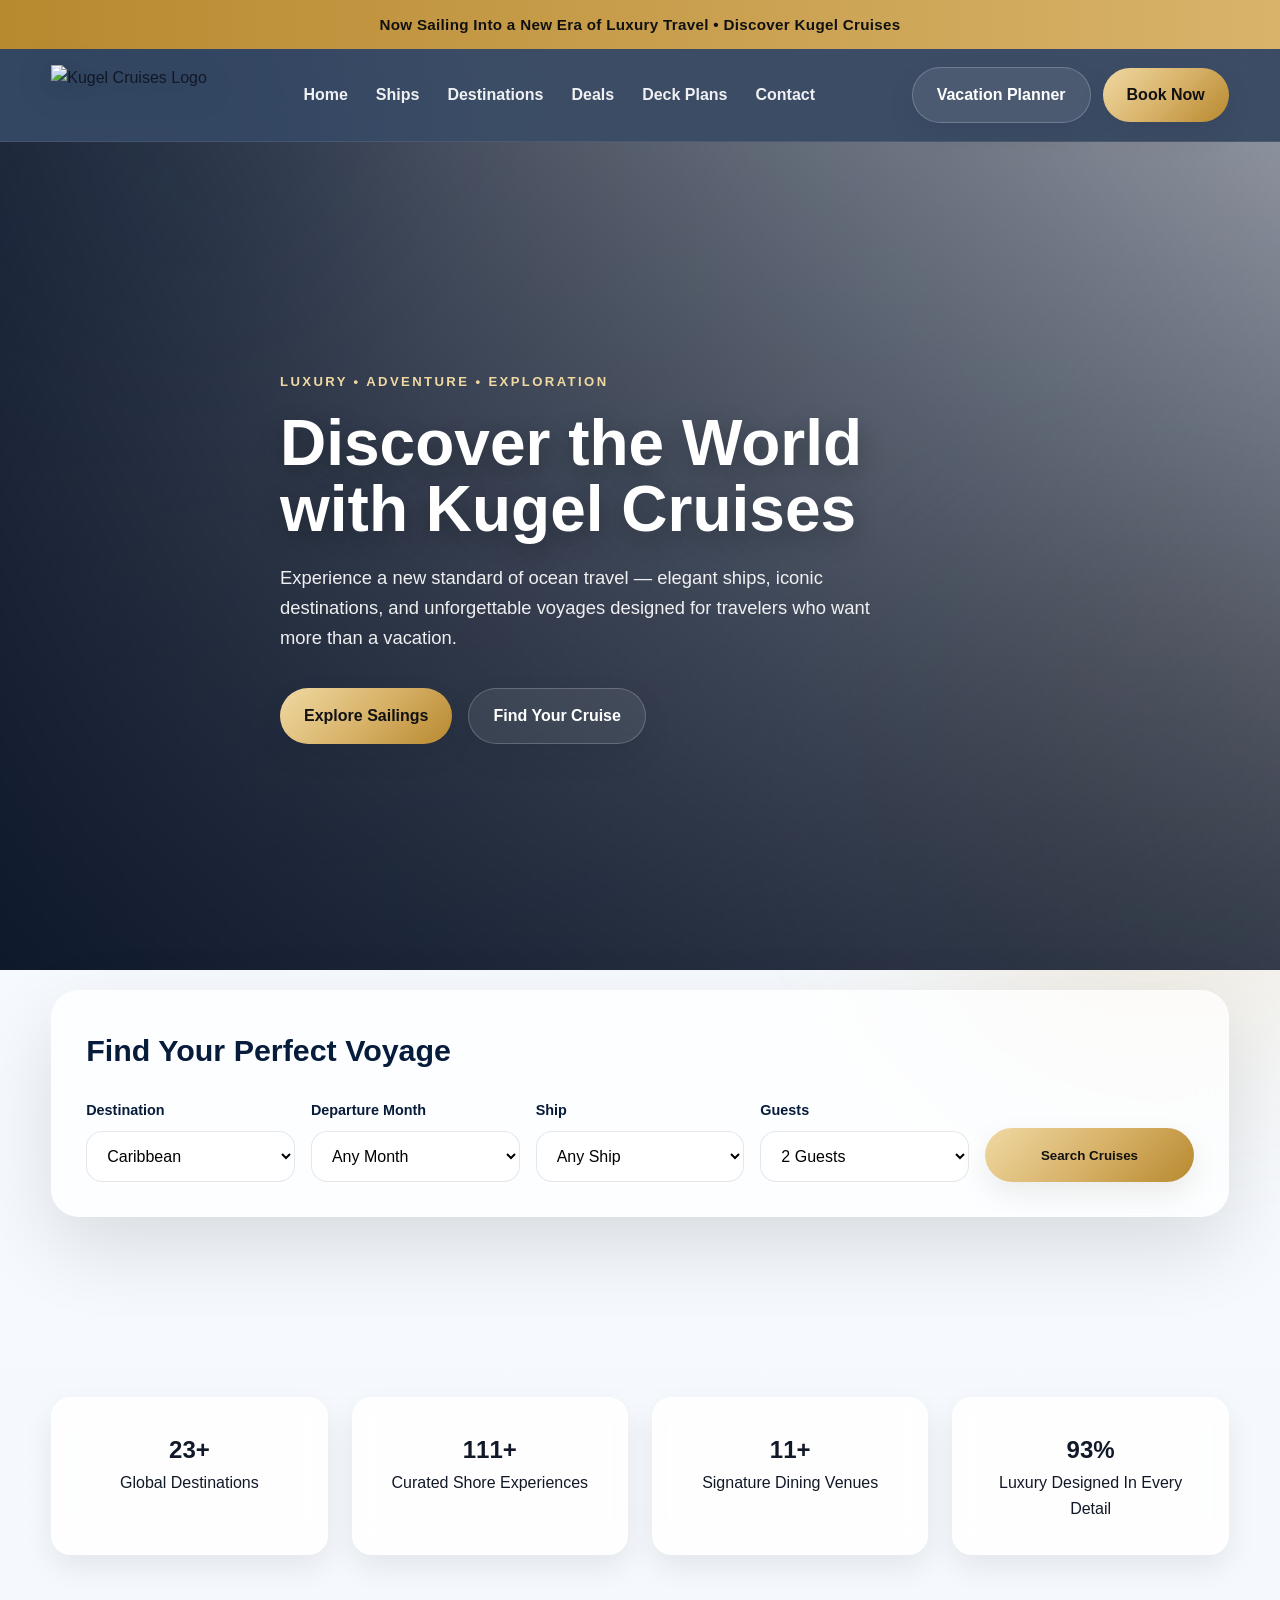
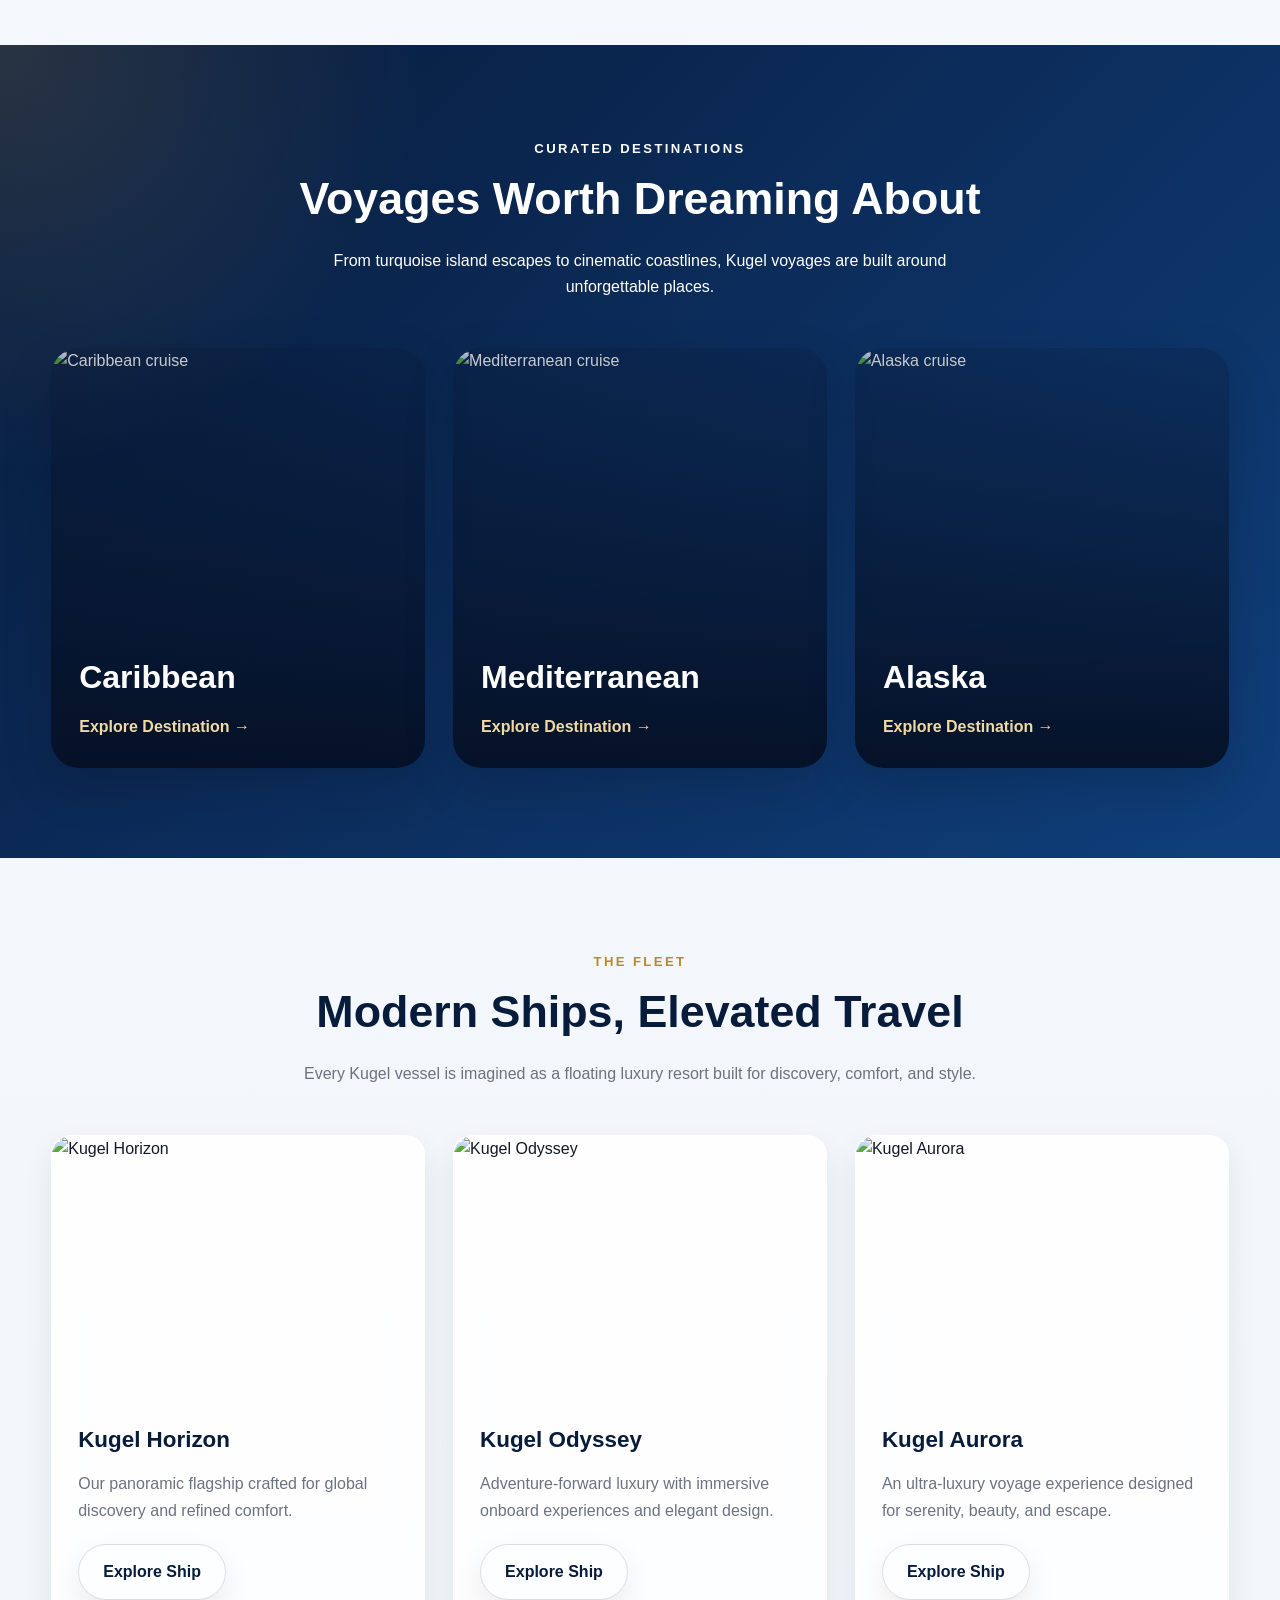
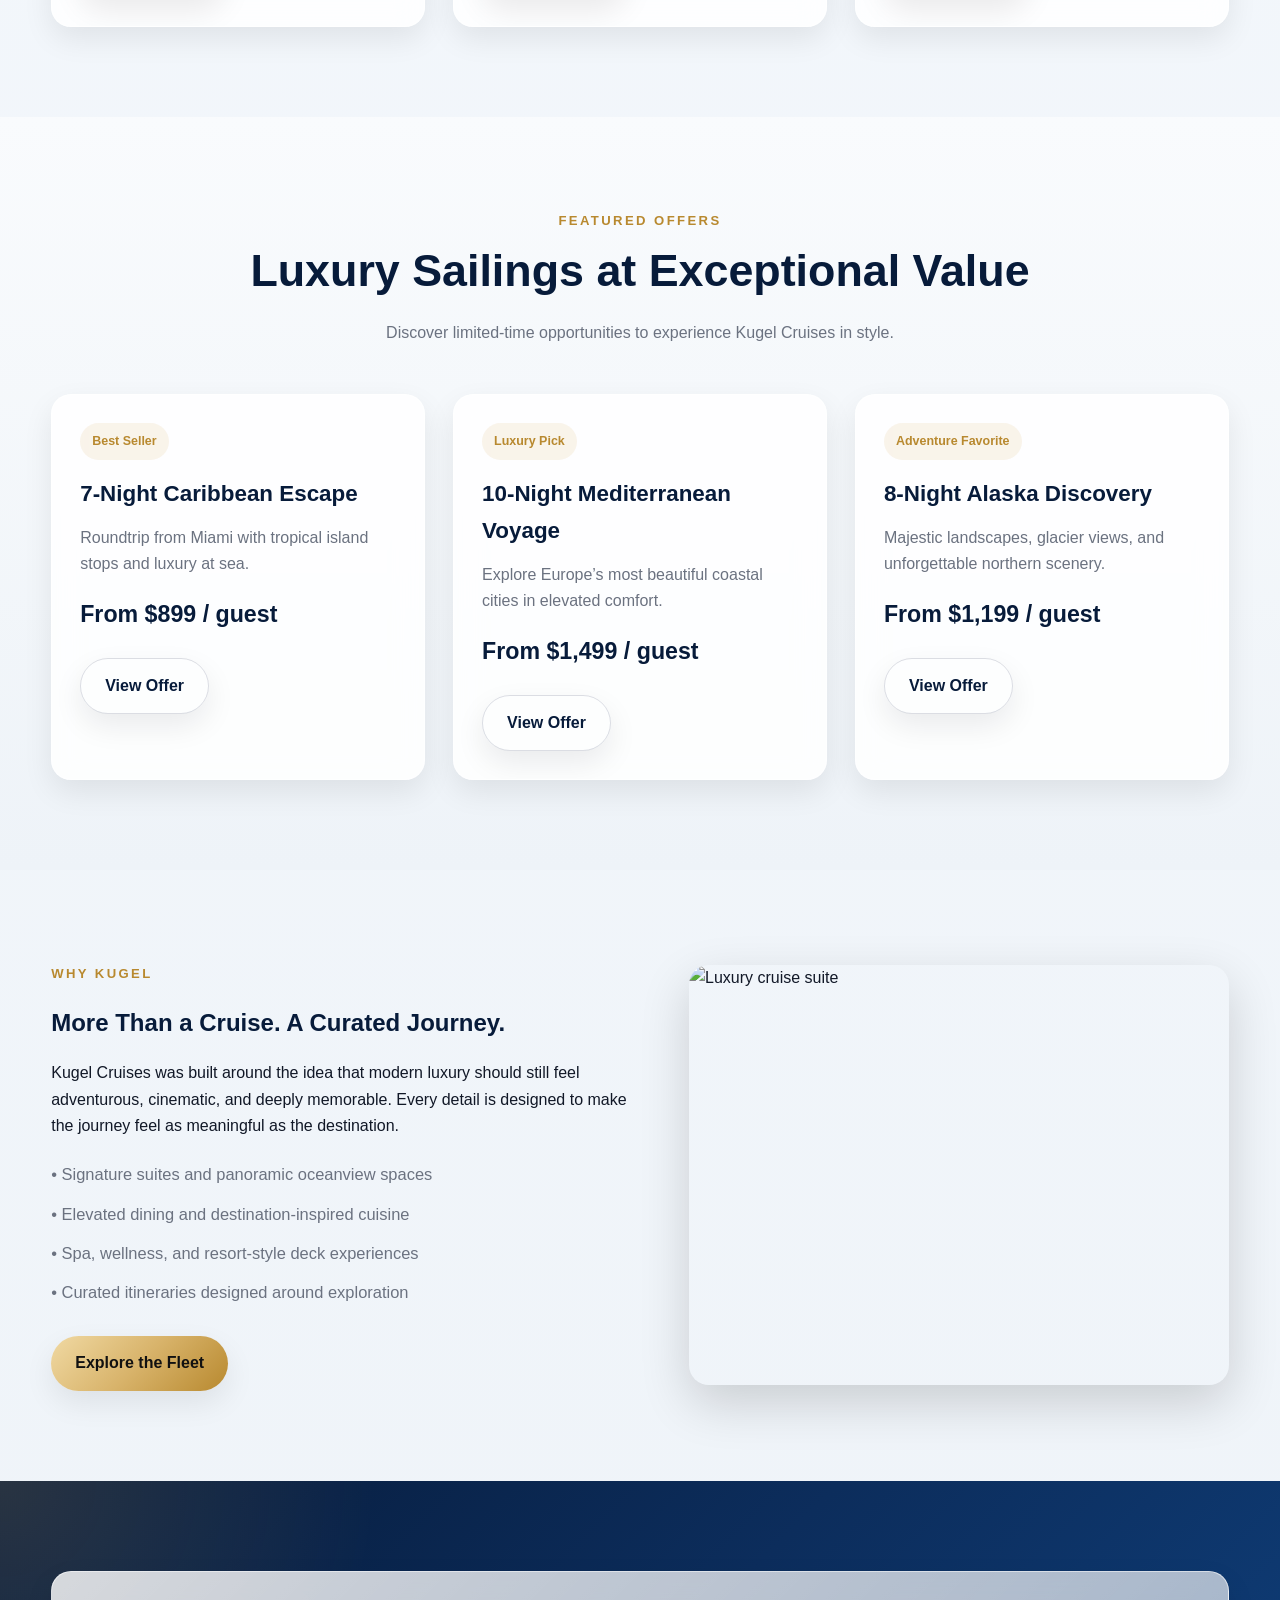
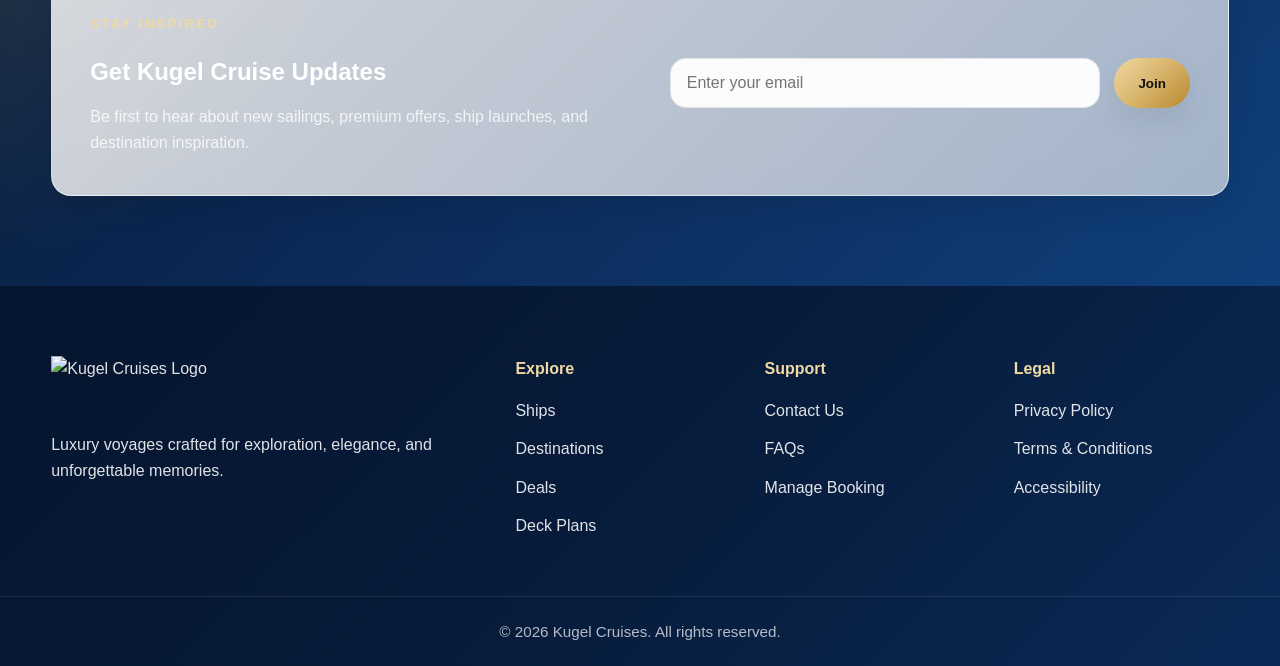
==== index.html @ eebf7faa "Create index.html" ====
<!DOCTYPE html>
<html lang="en">
<head>
  <meta charset="UTF-8" />
  <meta name="viewport" content="width=device-width, initial-scale=1.0" />
  <title>Kugel Cruises | Luxury Ocean Voyages</title>
  <meta name="description" content="Luxury cruise experiences by Kugel Cruises — premium ships, iconic destinations, and unforgettable ocean journeys." />
  <link rel="stylesheet" href="style.css" />
  <script defer src="script.js"></script>
</head>
<body>

<div class="topbar">Now Sailing Into a New Era of Luxury Travel • Discover Kugel Cruises</div>

<header class="site-header">
  <div class="container nav-wrap">
    <a href="index.html">
      <img src="assets/logo.png" class="logo" alt="Kugel Cruises Logo">
    </a>

    <nav class="nav-links">
      <a href="index.html">Home</a>
      <a href="ships.html">Ships</a>
      <a href="destinations.html">Destinations</a>
      <a href="deals.html">Deals</a>
      <a href="deck-plans.html">Deck Plans</a>
      <a href="contact.html">Contact</a>
    </nav>

    <div class="nav-actions">
      <a href="contact.html" class="btn btn-outline">Vacation Planner</a>
      <a href="deals.html" class="btn btn-gold">Book Now</a>
      <button class="menu-toggle" id="menuToggle">☰</button>
    </div>
  </div>

  <div class="mobile-menu" id="mobileMenu">
    <a href="index.html">Home</a>
    <a href="ships.html">Ships</a>
    <a href="destinations.html">Destinations</a>
    <a href="deals.html">Deals</a>
    <a href="deck-plans.html">Deck Plans</a>
    <a href="contact.html">Contact</a>
  </div>
</header>

<!-- HERO -->
<section class="hero">
  <img src="assets/hero.jpg" class="hero-bg" alt="Luxury cruise ship at sea">
  <div class="hero-overlay"></div>

  <div class="container hero-content">
    <p class="eyebrow">Luxury • Adventure • Exploration</p>
    <h1>Discover the World with Kugel Cruises</h1>
    <p class="lead">
      Experience a new standard of ocean travel — elegant ships, iconic destinations,
      and unforgettable voyages designed for travelers who want more than a vacation.
    </p>

    <div class="hero-buttons">
      <a href="deals.html" class="btn btn-gold">Explore Sailings</a>
      <a href="#" class="btn btn-outline" data-scroll="#searchCruises">Find Your Cruise</a>
    </div>
  </div>
</section>

<!-- SEARCH -->
<section class="search-section" id="searchCruises">
  <div class="container">
    <div class="search-card">
      <h2>Find Your Perfect Voyage</h2>

      <form class="search-form">
        <div class="form-group">
          <label>Destination</label>
          <select>
            <option>Caribbean</option>
            <option>Mediterranean</option>
            <option>Alaska</option>
            <option>South Pacific</option>
            <option>Northern Europe</option>
          </select>
        </div>

        <div class="form-group">
          <label>Departure Month</label>
          <select>
            <option>Any Month</option>
            <option>January</option>
            <option>March</option>
            <option>June</option>
            <option>September</option>
            <option>December</option>
          </select>
        </div>

        <div class="form-group">
          <label>Ship</label>
          <select>
            <option>Any Ship</option>
            <option>Kugel Horizon</option>
            <option>Kugel Odyssey</option>
            <option>Kugel Aurora</option>
          </select>
        </div>

        <div class="form-group">
          <label>Guests</label>
          <select>
            <option>2 Guests</option>
            <option>1 Guest</option>
            <option>3 Guests</option>
            <option>4 Guests</option>
            <option>5+ Guests</option>
          </select>
        </div>

        <button type="submit" class="btn btn-gold search-btn">Search Cruises</button>
      </form>
    </div>
  </div>
</section>

<!-- STATS -->
<section>
  <div class="container">
    <div class="stats-row" style="display:grid;grid-template-columns:repeat(4,1fr);gap:24px;">
      <div class="stat card" style="padding:32px;text-align:center;">
        <h2 data-count="25" data-suffix="+">0</h2>
        <p>Global Destinations</p>
      </div>
      <div class="stat card" style="padding:32px;text-align:center;">
        <h2 data-count="120" data-suffix="+">0</h2>
        <p>Curated Shore Experiences</p>
      </div>
      <div class="stat card" style="padding:32px;text-align:center;">
        <h2 data-count="12" data-suffix="+">0</h2>
        <p>Signature Dining Venues</p>
      </div>
      <div class="stat card" style="padding:32px;text-align:center;">
        <h2 data-count="100" data-suffix="%">0</h2>
        <p>Luxury Designed In Every Detail</p>
      </div>
    </div>
  </div>
</section>

<!-- DESTINATIONS -->
<section class="dark-section">
  <div class="container">
    <div class="section-header light">
      <p class="eyebrow">Curated Destinations</p>
      <h2>Voyages Worth Dreaming About</h2>
      <p>From turquoise island escapes to cinematic coastlines, Kugel voyages are built around unforgettable places.</p>
    </div>

    <div class="destination-grid">
      <div class="destination-card">
        <img src="assets/caribbean.jpg" alt="Caribbean cruise">
        <div class="destination-overlay">
          <h3>Caribbean</h3>
          <a href="destinations.html" class="light-link">Explore Destination →</a>
        </div>
      </div>

      <div class="destination-card">
        <img src="assets/mediterranean.jpg" alt="Mediterranean cruise">
        <div class="destination-overlay">
          <h3>Mediterranean</h3>
          <a href="destinations.html" class="light-link">Explore Destination →</a>
        </div>
      </div>

      <div class="destination-card">
        <img src="assets/alaska.jpg" alt="Alaska cruise">
        <div class="destination-overlay">
          <h3>Alaska</h3>
          <a href="destinations.html" class="light-link">Explore Destination →</a>
        </div>
      </div>
    </div>
  </div>
</section>

<!-- FLEET -->
<section>
  <div class="container">
    <div class="section-header">
      <p class="eyebrow dark">The Fleet</p>
      <h2>Modern Ships, Elevated Travel</h2>
      <p>Every Kugel vessel is imagined as a floating luxury resort built for discovery, comfort, and style.</p>
    </div>

    <div class="grid-3">
      <div class="card image-card">
        <img src="assets/ship1.jpg" alt="Kugel Horizon">
        <div class="card-body">
          <h3>Kugel Horizon</h3>
          <p>Our panoramic flagship crafted for global discovery and refined comfort.</p>
          <div class="mt-20">
            <a href="ship-horizon.html" class="btn btn-outline-dark">Explore Ship</a>
          </div>
        </div>
      </div>

      <div class="card image-card">
        <img src="assets/ship2.jpg" alt="Kugel Odyssey">
        <div class="card-body">
          <h3>Kugel Odyssey</h3>
          <p>Adventure-forward luxury with immersive onboard experiences and elegant design.</p>
          <div class="mt-20">
            <a href="ships.html" class="btn btn-outline-dark">Explore Ship</a>
          </div>
        </div>
      </div>

      <div class="card image-card">
        <img src="assets/ship3.jpg" alt="Kugel Aurora">
        <div class="card-body">
          <h3>Kugel Aurora</h3>
          <p>An ultra-luxury voyage experience designed for serenity, beauty, and escape.</p>
          <div class="mt-20">
            <a href="ships.html" class="btn btn-outline-dark">Explore Ship</a>
          </div>
        </div>
      </div>
    </div>
  </div>
</section>

<!-- DEALS -->
<section class="bg-light">
  <div class="container">
    <div class="section-header">
      <p class="eyebrow dark">Featured Offers</p>
      <h2>Luxury Sailings at Exceptional Value</h2>
      <p>Discover limited-time opportunities to experience Kugel Cruises in style.</p>
    </div>

    <div class="grid-3">
      <div class="deal-card">
        <span class="tag">Best Seller</span>
        <h3>7-Night Caribbean Escape</h3>
        <p>Roundtrip from Miami with tropical island stops and luxury at sea.</p>
        <div class="price">From $899 / guest</div>
        <a href="deals.html" class="btn btn-outline-dark">View Offer</a>
      </div>

      <div class="deal-card">
        <span class="tag">Luxury Pick</span>
        <h3>10-Night Mediterranean Voyage</h3>
        <p>Explore Europe’s most beautiful coastal cities in elevated comfort.</p>
        <div class="price">From $1,499 / guest</div>
        <a href="deals.html" class="btn btn-outline-dark">View Offer</a>
      </div>

      <div class="deal-card">
        <span class="tag">Adventure Favorite</span>
        <h3>8-Night Alaska Discovery</h3>
        <p>Majestic landscapes, glacier views, and unforgettable northern scenery.</p>
        <div class="price">From $1,199 / guest</div>
        <a href="deals.html" class="btn btn-outline-dark">View Offer</a>
      </div>
    </div>
  </div>
</section>

<!-- WHY KUGEL -->
<section>
  <div class="container split">
    <div>
      <p class="eyebrow dark">Why Kugel</p>
      <h2 style="color: var(--navy); margin-bottom: 18px;">More Than a Cruise. A Curated Journey.</h2>
      <p>
        Kugel Cruises was built around the idea that modern luxury should still feel adventurous,
        cinematic, and deeply memorable. Every detail is designed to make the journey feel as meaningful as the destination.
      </p>

      <ul class="bullets">
        <li>• Signature suites and panoramic oceanview spaces</li>
        <li>• Elevated dining and destination-inspired cuisine</li>
        <li>• Spa, wellness, and resort-style deck experiences</li>
        <li>• Curated itineraries designed around exploration</li>
      </ul>

      <div class="mt-30">
        <a href="ships.html" class="btn btn-gold">Explore the Fleet</a>
      </div>
    </div>

    <img src="assets/suite.jpg" alt="Luxury cruise suite">
  </div>
</section>

<!-- NEWSLETTER -->
<section class="dark-section">
  <div class="container">
    <div class="newsletter-card">
      <div>
        <p class="eyebrow">Stay Inspired</p>
        <h2 style="color:white; margin-bottom: 12px;">Get Kugel Cruise Updates</h2>
        <p style="color: rgba(255,255,255,0.82); max-width: 540px;">
          Be first to hear about new sailings, premium offers, ship launches, and destination inspiration.
        </p>
      </div>

      <form class="newsletter-form">
        <input type="email" placeholder="Enter your email" required>
        <button type="submit" class="btn btn-gold">Join</button>
      </form>
    </div>
  </div>
</section>

<footer class="site-footer">
  <div class="container footer-grid">
    <div>
      <img src="assets/logo.png" class="footer-logo" alt="Kugel Cruises Logo">
      <p>Luxury voyages crafted for exploration, elegance, and unforgettable memories.</p>
    </div>

    <div>
      <h4>Explore</h4>
      <ul>
        <li><a href="ships.html">Ships</a></li>
        <li><a href="destinations.html">Destinations</a></li>
        <li><a href="deals.html">Deals</a></li>
        <li><a href="deck-plans.html">Deck Plans</a></li>
      </ul>
    </div>

    <div>
      <h4>Support</h4>
      <ul>
        <li><a href="contact.html">Contact Us</a></li>
        <li><a href="contact.html">FAQs</a></li>
        <li><a href="contact.html">Manage Booking</a></li>
      </ul>
    </div>

    <div>
      <h4>Legal</h4>
      <ul>
        <li><a href="#">Privacy Policy</a></li>
        <li><a href="#">Terms & Conditions</a></li>
        <li><a href="#">Accessibility</a></li>
      </ul>
    </div>
  </div>

  <div class="footer-bottom">© 2026 Kugel Cruises. All rights reserved.</div>
</footer>

</body>
</html>
---- style.css ----
/* =========================
   KUGEL CRUISES — LUXURY UI
   ========================= */

:root {
  --navy: #071b3a;
  --navy-2: #0b2b57;
  --navy-3: #123e72;
  --gold: #d8b36a;
  --gold-light: #f0d9a3;
  --gold-deep: #b8892f;
  --white: #ffffff;
  --offwhite: #f7f8fb;
  --gray: #6b7280;
  --text: #111827;
  --shadow: 0 18px 50px rgba(0, 0, 0, 0.16);
  --shadow-soft: 0 12px 30px rgba(0, 0, 0, 0.08);
  --radius: 20px;
  --radius-lg: 28px;
  --transition: all 0.35s ease;
}

* {
  margin: 0;
  padding: 0;
  box-sizing: border-box;
}

html {
  scroll-behavior: smooth;
}

body {
  font-family: -apple-system, BlinkMacSystemFont, "Segoe UI", Inter, Helvetica, Arial, sans-serif;
  background: linear-gradient(to bottom, #f8fbff, #eef3f8);
  color: var(--text);
  line-height: 1.65;
  overflow-x: hidden;
}

/* Animated background glow */
body::before,
body::after {
  content: "";
  position: fixed;
  width: 520px;
  height: 520px;
  border-radius: 50%;
  filter: blur(90px);
  z-index: -1;
  opacity: 0.18;
  animation: floatGlow 18s ease-in-out infinite alternate;
}

body::before {
  background: #1e5ba8;
  top: -140px;
  left: -140px;
}

body::after {
  background: #d8b36a;
  bottom: -160px;
  right: -140px;
  animation-delay: 5s;
}

@keyframes floatGlow {
  0% { transform: translateY(0px) translateX(0px) scale(1); }
  100% { transform: translateY(50px) translateX(30px) scale(1.08); }
}

img {
  max-width: 100%;
  display: block;
}

a {
  text-decoration: none;
  color: inherit;
}

.container {
  width: min(1200px, 92%);
  margin: 0 auto;
}

.topbar {
  background: linear-gradient(90deg, var(--gold-deep), var(--gold), var(--gold-light), var(--gold-deep));
  background-size: 300% 300%;
  animation: shimmerBar 8s linear infinite;
  color: #111;
  text-align: center;
  padding: 12px 18px;
  font-size: 0.95rem;
  font-weight: 700;
  letter-spacing: 0.3px;
}

@keyframes shimmerBar {
  0% { background-position: 0% 50%; }
  100% { background-position: 100% 50%; }
}

/* =========================
   HEADER
   ========================= */
.site-header {
  position: sticky;
  top: 0;
  z-index: 1000;
  backdrop-filter: blur(16px);
  -webkit-backdrop-filter: blur(16px);
  background: rgba(7, 27, 58, 0.78);
  border-bottom: 1px solid rgba(255,255,255,0.08);
}

.nav-wrap {
  display: flex;
  align-items: center;
  justify-content: space-between;
  padding: 16px 0;
  gap: 20px;
}

.logo {
  height: 60px;
  width: auto;
  filter: drop-shadow(0 6px 16px rgba(0,0,0,0.25));
  transition: transform 0.35s ease;
}

.logo:hover {
  transform: scale(1.03);
}

.nav-links {
  display: flex;
  gap: 28px;
  align-items: center;
}

.nav-links a {
  color: rgba(255,255,255,0.92);
  font-weight: 600;
  position: relative;
  transition: var(--transition);
}

.nav-links a::after {
  content: "";
  position: absolute;
  left: 0;
  bottom: -7px;
  width: 0%;
  height: 2px;
  background: linear-gradient(90deg, var(--gold-light), var(--gold));
  transition: width 0.35s ease;
}

.nav-links a:hover {
  color: var(--gold-light);
}

.nav-links a:hover::after {
  width: 100%;
}

.nav-actions {
  display: flex;
  align-items: center;
  gap: 12px;
}

.menu-toggle {
  display: none;
  background: rgba(255,255,255,0.12);
  color: white;
  border: 1px solid rgba(255,255,255,0.15);
  padding: 10px 14px;
  border-radius: 12px;
  font-size: 1.2rem;
  cursor: pointer;
}

.mobile-menu {
  display: none;
  flex-direction: column;
  background: rgba(7, 27, 58, 0.98);
  padding: 18px 24px 24px;
  gap: 14px;
  border-top: 1px solid rgba(255,255,255,0.08);
}

.mobile-menu a {
  color: white;
  font-weight: 600;
}

.mobile-menu.active {
  display: flex;
  animation: fadeDown 0.35s ease;
}

@keyframes fadeDown {
  from { opacity: 0; transform: translateY(-8px); }
  to { opacity: 1; transform: translateY(0); }
}

/* =========================
   BUTTONS
   ========================= */
.btn {
  display: inline-flex;
  align-items: center;
  justify-content: center;
  padding: 14px 24px;
  border-radius: 999px;
  font-weight: 700;
  transition: var(--transition);
  cursor: pointer;
  border: none;
  box-shadow: var(--shadow-soft);
}

.btn:hover {
  transform: translateY(-3px);
}

.btn-gold {
  background: linear-gradient(135deg, var(--gold-light), var(--gold), var(--gold-deep));
  color: #111;
}

.btn-gold:hover {
  box-shadow: 0 16px 34px rgba(216, 179, 106, 0.35);
}

.btn-outline {
  background: rgba(255,255,255,0.08);
  color: white;
  border: 1px solid rgba(255,255,255,0.2);
}

.btn-outline:hover {
  background: rgba(255,255,255,0.14);
}

.btn-outline-dark {
  background: transparent;
  color: var(--navy);
  border: 1.5px solid rgba(7,27,58,0.14);
}

.btn-outline-dark:hover {
  background: var(--navy);
  color: white;
}

/* =========================
   HERO
   ========================= */
.hero {
  position: relative;
  min-height: 92vh;
  display: flex;
  align-items: center;
  overflow: hidden;
}

.small-hero {
  min-height: 60vh;
}

.hero-bg {
  position: absolute;
  inset: 0;
  width: 100%;
  height: 100%;
  object-fit: cover;
  animation: heroZoom 18s ease-in-out infinite alternate;
}

@keyframes heroZoom {
  0% { transform: scale(1.02); }
  100% { transform: scale(1.08); }
}

.hero-overlay {
  position: absolute;
  inset: 0;
  background:
    linear-gradient(to right, rgba(5, 15, 35, 0.86), rgba(5, 15, 35, 0.35)),
    linear-gradient(to top, rgba(5, 15, 35, 0.7), rgba(5, 15, 35, 0.15));
}

.hero-content {
  position: relative;
  z-index: 2;
  color: white;
  max-width: 720px;
  padding: 90px 0;
  animation: heroFadeUp 1s ease;
}

@keyframes heroFadeUp {
  from { opacity: 0; transform: translateY(28px); }
  to { opacity: 1; transform: translateY(0); }
}

.eyebrow {
  display: inline-block;
  color: var(--gold-light);
  text-transform: uppercase;
  letter-spacing: 2.4px;
  font-size: 0.82rem;
  font-weight: 800;
  margin-bottom: 18px;
}

.eyebrow.dark {
  color: var(--gold-deep);
}

.hero h1 {
  font-size: clamp(2.6rem, 5vw, 5rem);
  line-height: 1.03;
  margin-bottom: 20px;
  font-weight: 800;
  text-shadow: 0 8px 24px rgba(0,0,0,0.3);
}

.lead {
  font-size: 1.15rem;
  color: rgba(255,255,255,0.92);
  max-width: 620px;
}

.hero-buttons {
  display: flex;
  gap: 16px;
  margin-top: 34px;
  flex-wrap: wrap;
}

/* =========================
   SEARCH CARD
   ========================= */
.search-section {
  margin-top: -70px;
  position: relative;
  z-index: 10;
}

.search-card {
  background: rgba(255,255,255,0.72);
  backdrop-filter: blur(18px);
  -webkit-backdrop-filter: blur(18px);
  border: 1px solid rgba(255,255,255,0.45);
  border-radius: var(--radius-lg);
  padding: 34px;
  box-shadow: 0 30px 80px rgba(0,0,0,0.12);
}

.search-card h2 {
  color: var(--navy);
  margin-bottom: 24px;
  font-size: 1.9rem;
}

.search-form {
  display: grid;
  grid-template-columns: repeat(5, 1fr);
  gap: 16px;
}

.form-group {
  display: flex;
  flex-direction: column;
}

.form-group label {
  font-size: 0.9rem;
  font-weight: 700;
  color: var(--navy);
  margin-bottom: 8px;
}

input,
select,
textarea {
  width: 100%;
  padding: 15px 16px;
  border-radius: 16px;
  border: 1px solid rgba(7,27,58,0.1);
  background: rgba(255,255,255,0.95);
  font-size: 1rem;
  outline: none;
  transition: var(--transition);
}

input:focus,
select:focus,
textarea:focus {
  border-color: var(--gold);
  box-shadow: 0 0 0 4px rgba(216, 179, 106, 0.18);
}

.search-btn {
  align-self: end;
  height: 54px;
}

/* =========================
   SECTIONS
   ========================= */
section {
  padding: 90px 0;
}

.bg-light {
  background: linear-gradient(to bottom, #f9fbfd, #eef3f8);
}

.dark-section {
  background:
    radial-gradient(circle at top left, rgba(216,179,106,0.16), transparent 28%),
    linear-gradient(135deg, #071b3a, #0c2d5c, #0f3f7b);
  color: white;
}

.section-header {
  text-align: center;
  margin-bottom: 48px;
}

.section-header.light h2,
.section-header.light p {
  color: white;
}

.section-header h2 {
  font-size: clamp(2rem, 3.5vw, 3.2rem);
  color: var(--navy);
  margin-bottom: 12px;
}

.section-header p {
  color: var(--gray);
  max-width: 700px;
  margin: 0 auto;
}

/* =========================
   GRIDS / CARDS
   ========================= */
.grid-3,
.grid-4,
.destination-grid {
  display: grid;
  gap: 28px;
}

.grid-3 {
  grid-template-columns: repeat(3, 1fr);
}

.grid-4 {
  grid-template-columns: repeat(4, 1fr);
}

.card,
.deal-card,
.feature-box,
.newsletter-card,
.split img {
  border-radius: var(--radius);
}

.card,
.deal-card,
.feature-box {
  background: rgba(255,255,255,0.86);
  backdrop-filter: blur(14px);
  -webkit-backdrop-filter: blur(14px);
  box-shadow: var(--shadow-soft);
  overflow: hidden;
  transition: var(--transition);
  border: 1px solid rgba(255,255,255,0.55);
}

.card:hover,
.deal-card:hover,
.feature-box:hover {
  transform: translateY(-10px) scale(1.01);
  box-shadow: var(--shadow);
}

.image-card img {
  width: 100%;
  height: 260px;
  object-fit: cover;
  transition: transform 0.6s ease;
}

.image-card:hover img {
  transform: scale(1.06);
}

.card-body {
  padding: 26px;
}

.card-body h3,
.deal-card h3,
.feature-box h3 {
  color: var(--navy);
  margin-bottom: 12px;
  font-size: 1.4rem;
}

.card-body p,
.deal-card p,
.feature-box p {
  color: var(--gray);
}

.deal-card {
  padding: 28px;
  position: relative;
}

.tag {
  display: inline-block;
  background: rgba(216,179,106,0.14);
  color: var(--gold-deep);
  font-size: 0.78rem;
  font-weight: 800;
  padding: 8px 12px;
  border-radius: 999px;
  margin-bottom: 16px;
}

.price {
  margin: 18px 0 24px;
  font-size: 1.45rem;
  font-weight: 800;
  color: var(--navy);
}

.feature-box {
  padding: 28px;
  text-align: center;
  position: relative;
}

.feature-box::before {
  content: "";
  position: absolute;
  inset: 0;
  background: linear-gradient(135deg, rgba(216,179,106,0.06), transparent 40%);
  pointer-events: none;
}

/* =========================
   DESTINATIONS
   ========================= */
.destination-grid {
  grid-template-columns: repeat(3, 1fr);
}

.destination-card {
  position: relative;
  overflow: hidden;
  border-radius: var(--radius-lg);
  min-height: 420px;
  box-shadow: var(--shadow);
}

.destination-card img {
  width: 100%;
  height: 100%;
  object-fit: cover;
  transition: transform 0.8s ease;
}

.destination-card:hover img {
  transform: scale(1.08);
}

.destination-overlay {
  position: absolute;
  inset: 0;
  background: linear-gradient(to top, rgba(5,15,35,0.92), rgba(5,15,35,0.2));
  display: flex;
  flex-direction: column;
  justify-content: end;
  padding: 28px;
}

.destination-overlay h3 {
  color: white;
  font-size: 2rem;
  margin-bottom: 10px;
}

.light-link {
  color: var(--gold-light);
  font-weight: 700;
}

/* =========================
   SPLIT / NEWSLETTER / FOOTER
   ========================= */
.split {
  display: grid;
  grid-template-columns: 1.1fr 1fr;
  gap: 44px;
  align-items: center;
}

.split img {
  box-shadow: var(--shadow);
  min-height: 420px;
  object-fit: cover;
}

.bullets {
  list-style: none;
  margin-top: 22px;
  color: var(--gray);
}

.bullets li {
  margin-bottom: 12px;
  font-size: 1.03rem;
}

.newsletter-card {
  display: flex;
  align-items: center;
  justify-content: space-between;
  gap: 30px;
  background: linear-gradient(135deg, rgba(255,255,255,0.82), rgba(255,255,255,0.62));
  padding: 38px;
  box-shadow: var(--shadow-soft);
  border: 1px solid rgba(255,255,255,0.55);
  backdrop-filter: blur(14px);
  -webkit-backdrop-filter: blur(14px);
}

.newsletter-form {
  display: flex;
  gap: 14px;
  width: 100%;
  max-width: 520px;
}

.site-footer {
  background: linear-gradient(135deg, #05152f, #071b3a, #0a2a56);
  color: rgba(255,255,255,0.88);
  padding-top: 70px;
}

.footer-grid {
  display: grid;
  grid-template-columns: 2fr 1fr 1fr 1fr;
  gap: 34px;
  padding-bottom: 44px;
}

.footer-logo {
  height: 58px;
  margin-bottom: 18px;
}

.site-footer h4 {
  color: var(--gold-light);
  margin-bottom: 16px;
}

.site-footer ul {
  list-style: none;
}

.site-footer li {
  margin-bottom: 12px;
}

.site-footer a:hover {
  color: var(--gold-light);
}

.footer-bottom {
  border-top: 1px solid rgba(255,255,255,0.08);
  text-align: center;
  padding: 22px 16px;
  font-size: 0.95rem;
  color: rgba(255,255,255,0.7);
}

/* =========================
   UTILITIES
   ========================= */
.mt-20 { margin-top: 20px; }
.mt-30 { margin-top: 30px; }

/* =========================
   RESPONSIVE
   ========================= */
@media (max-width: 1100px) {
  .search-form {
    grid-template-columns: repeat(2, 1fr);
  }

  .search-btn {
    grid-column: span 2;
  }

  .grid-4 {
    grid-template-columns: repeat(2, 1fr);
  }

  .footer-grid {
    grid-template-columns: repeat(2, 1fr);
  }

  .split {
    grid-template-columns: 1fr;
  }
}

@media (max-width: 860px) {
  .nav-links,
  .nav-actions .btn {
    display: none;
  }

  .menu-toggle {
    display: inline-flex;
  }

  .grid-3,
  .grid-4,
  .destination-grid,
  .footer-grid,
  .newsletter-card,
  .newsletter-form,
  .search-form {
    grid-template-columns: 1fr !important;
    display: grid;
  }

  .newsletter-form {
    display: flex;
    flex-direction: column;
  }

  .hero {
    min-height: 84vh;
  }

  .hero-buttons {
    flex-direction: column;
    align-items: flex-start;
  }

  .search-btn {
    grid-column: auto;
  }

  .newsletter-card {
    text-align: center;
  }
}

@media (max-width: 600px) {
  .hero h1 {
    font-size: 2.4rem;
  }

  .lead {
    font-size: 1rem;
  }

  section {
    padding: 72px 0;
  }

  .search-card,
  .newsletter-card {
    padding: 24px;
  }

  .card-body,
  .deal-card,
  .feature-box {
    padding: 22px;
  }
}
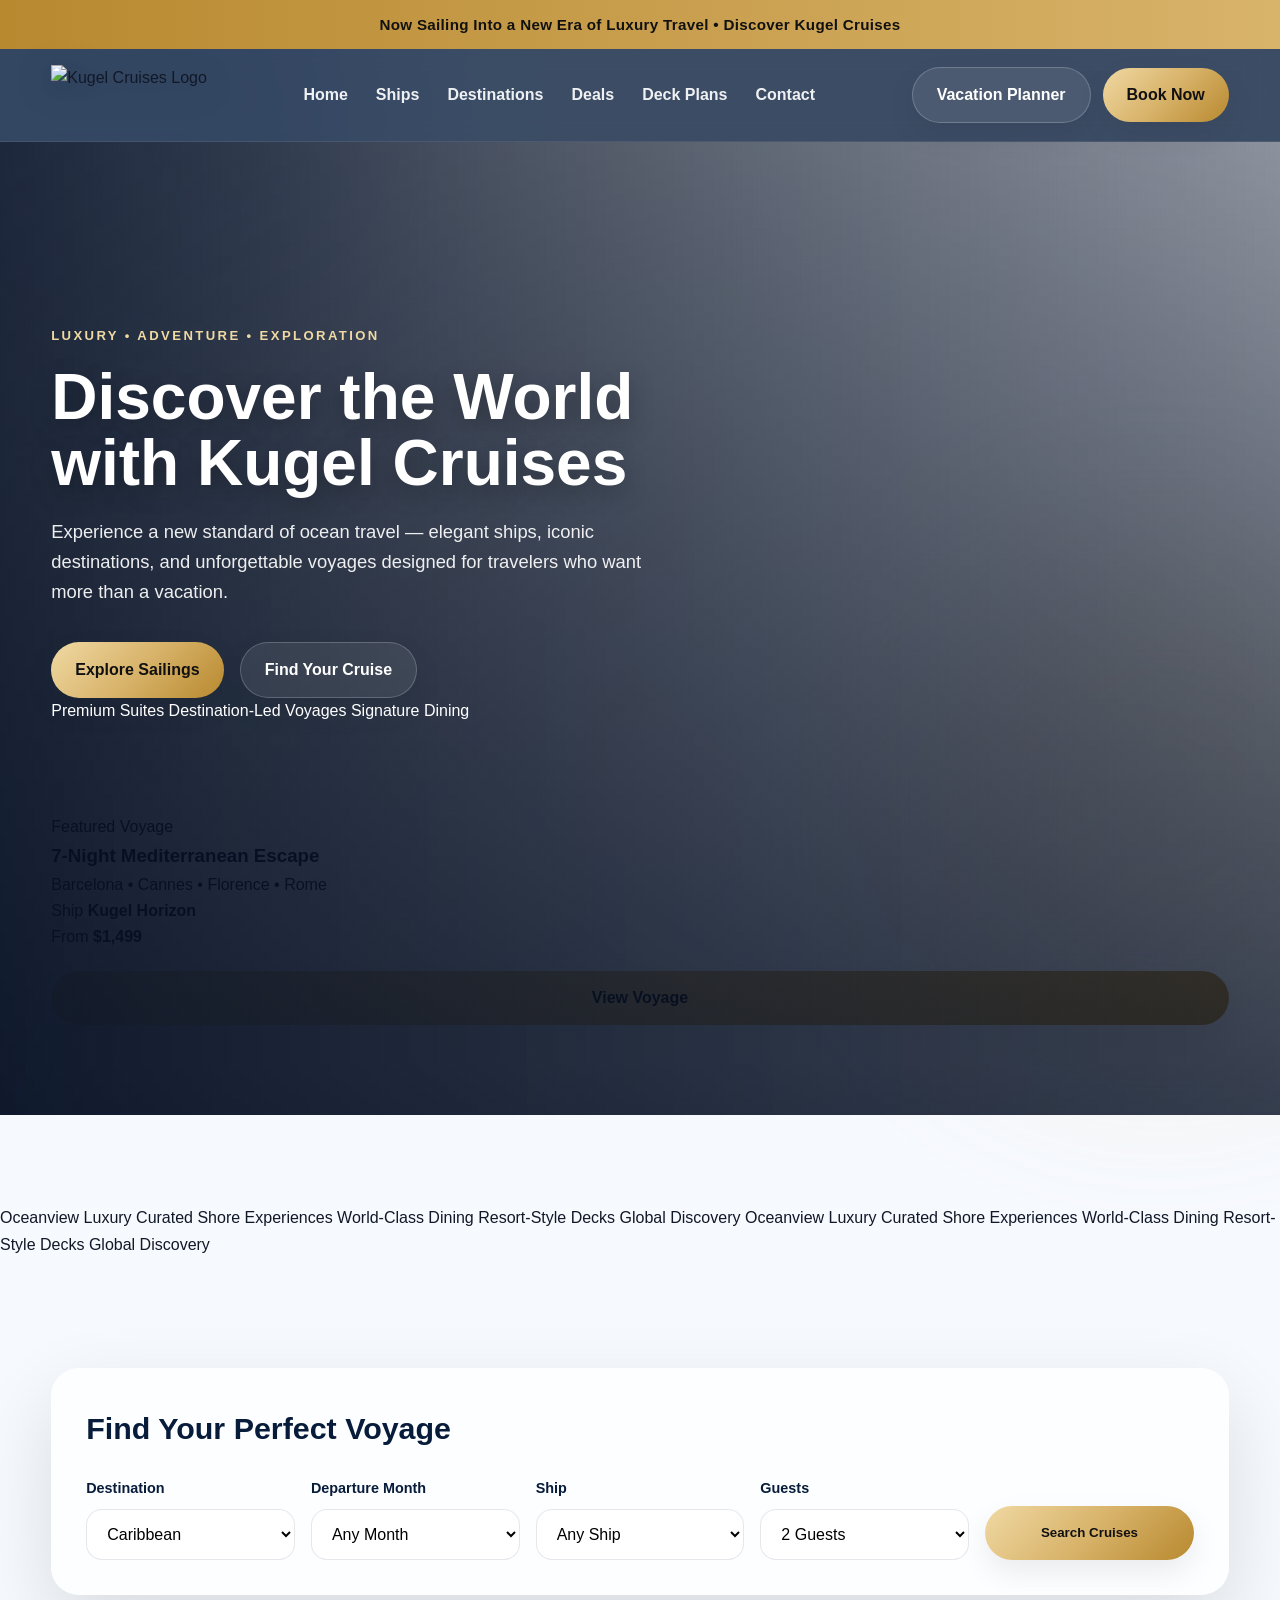
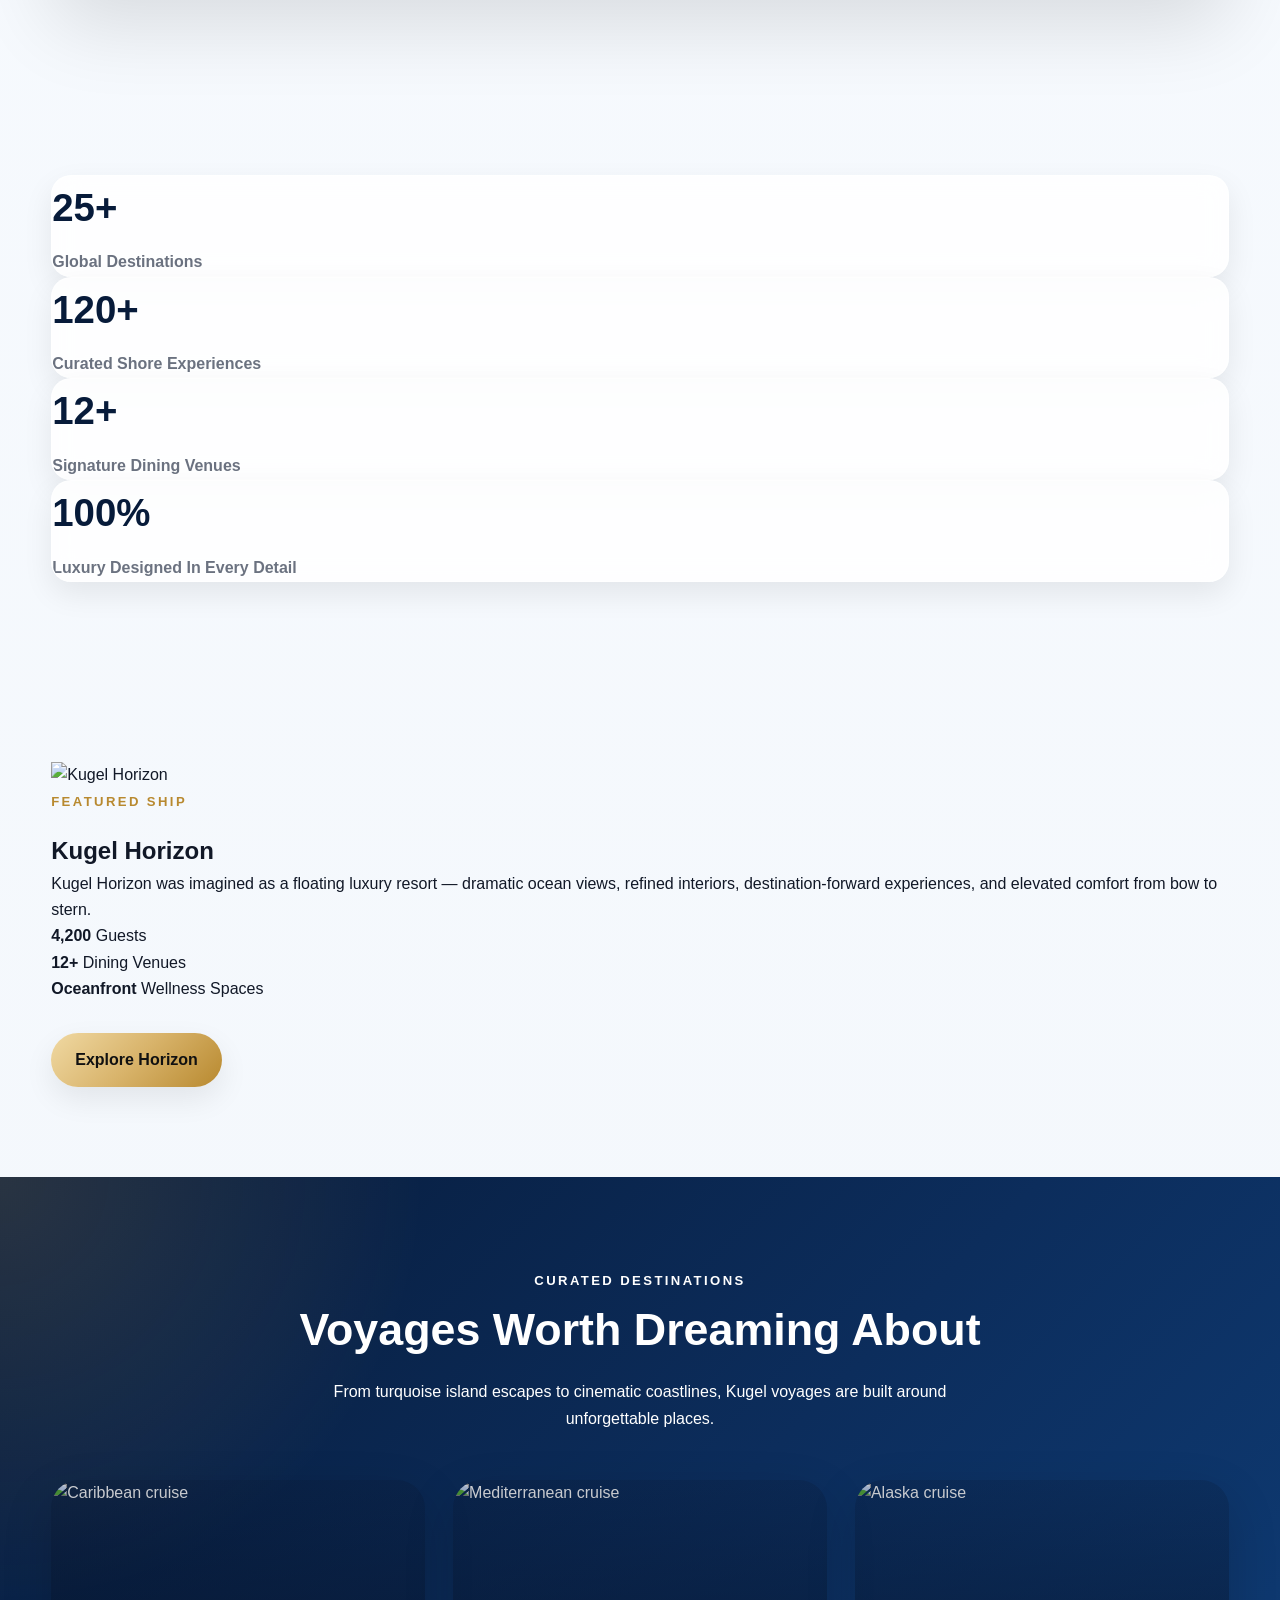
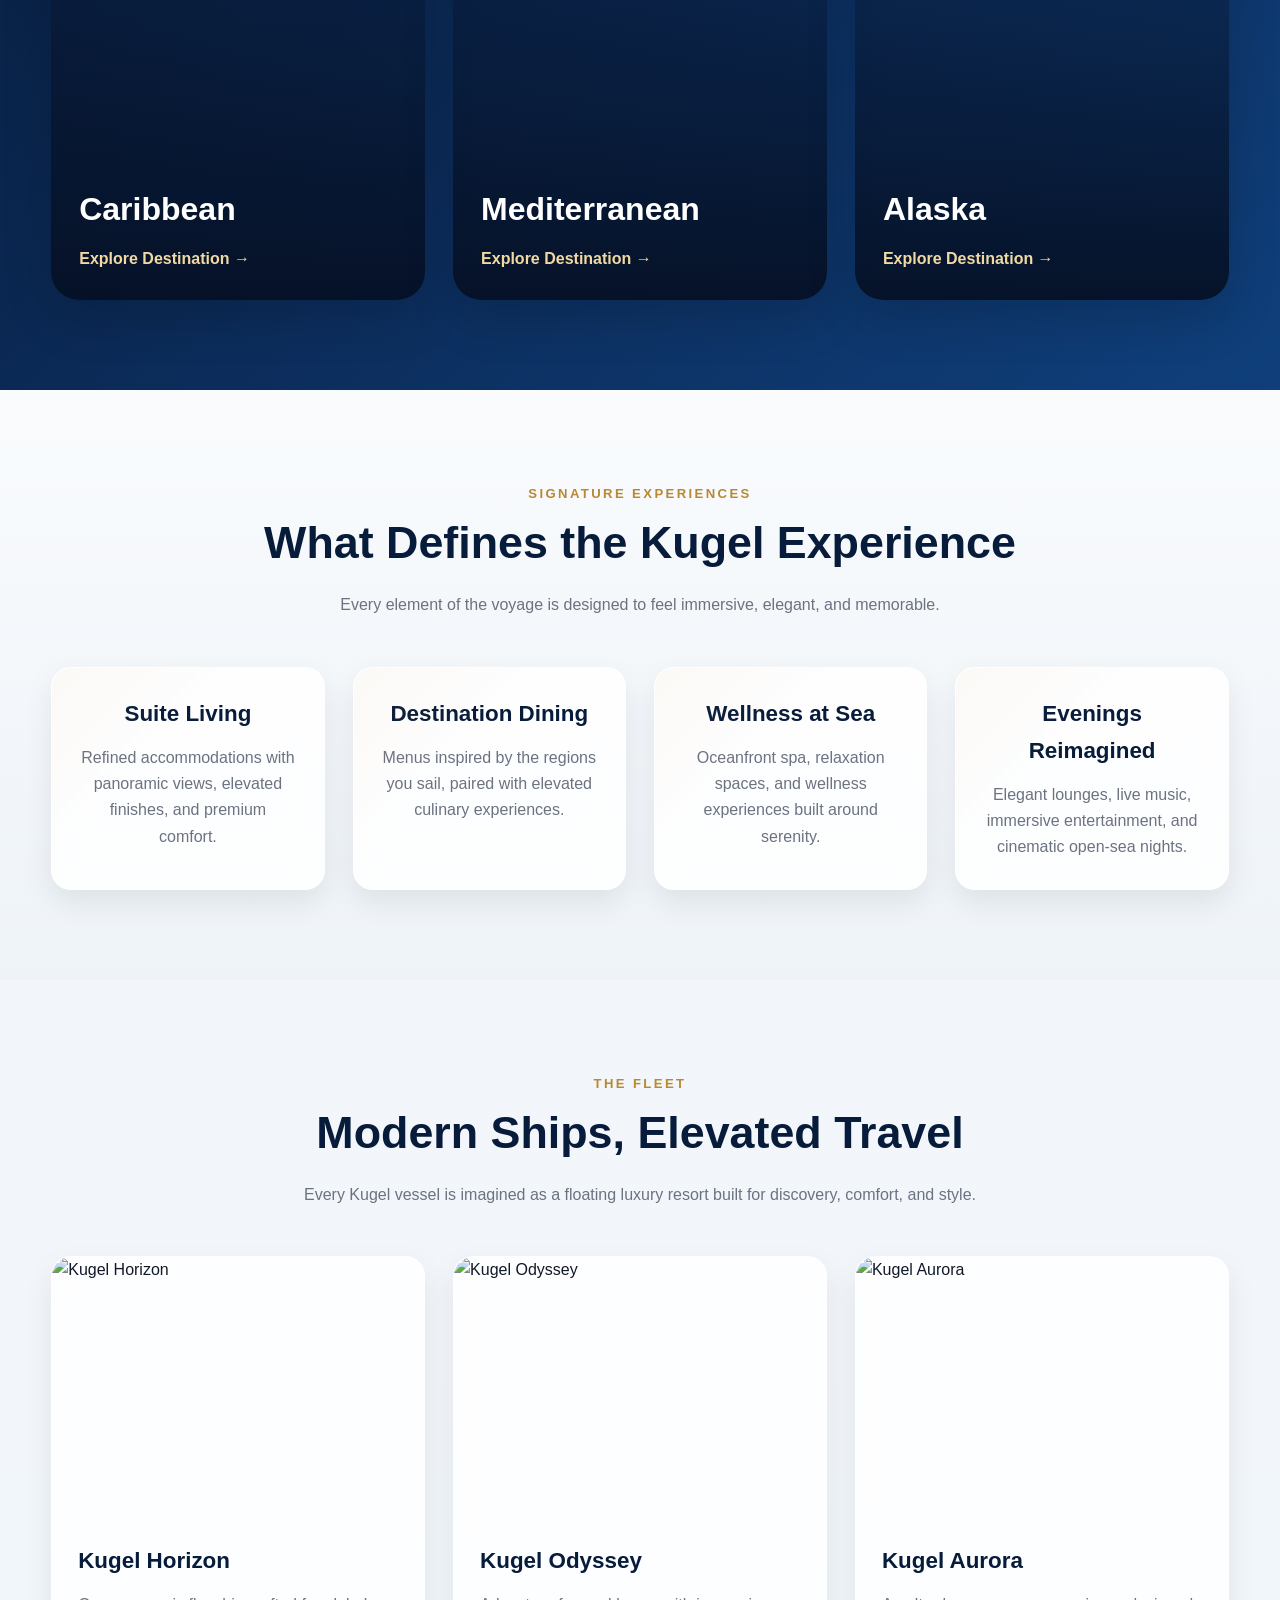
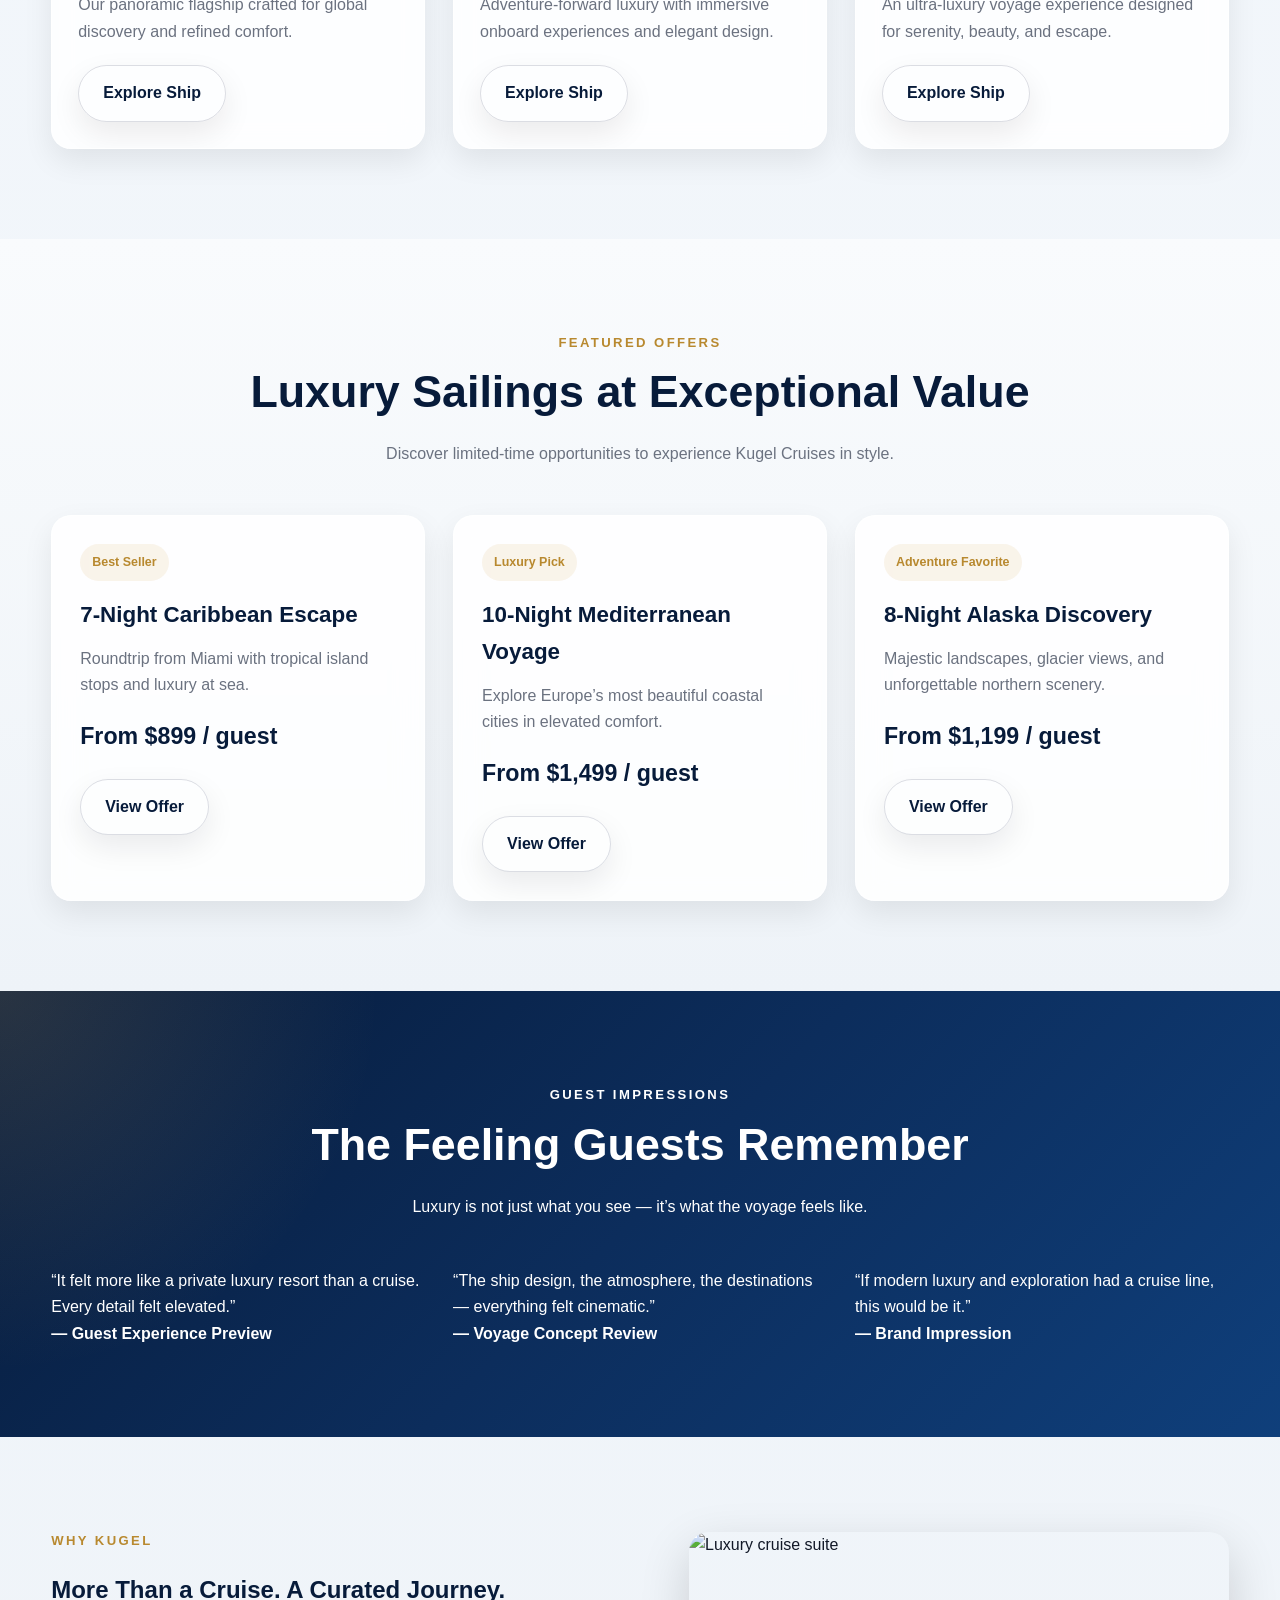
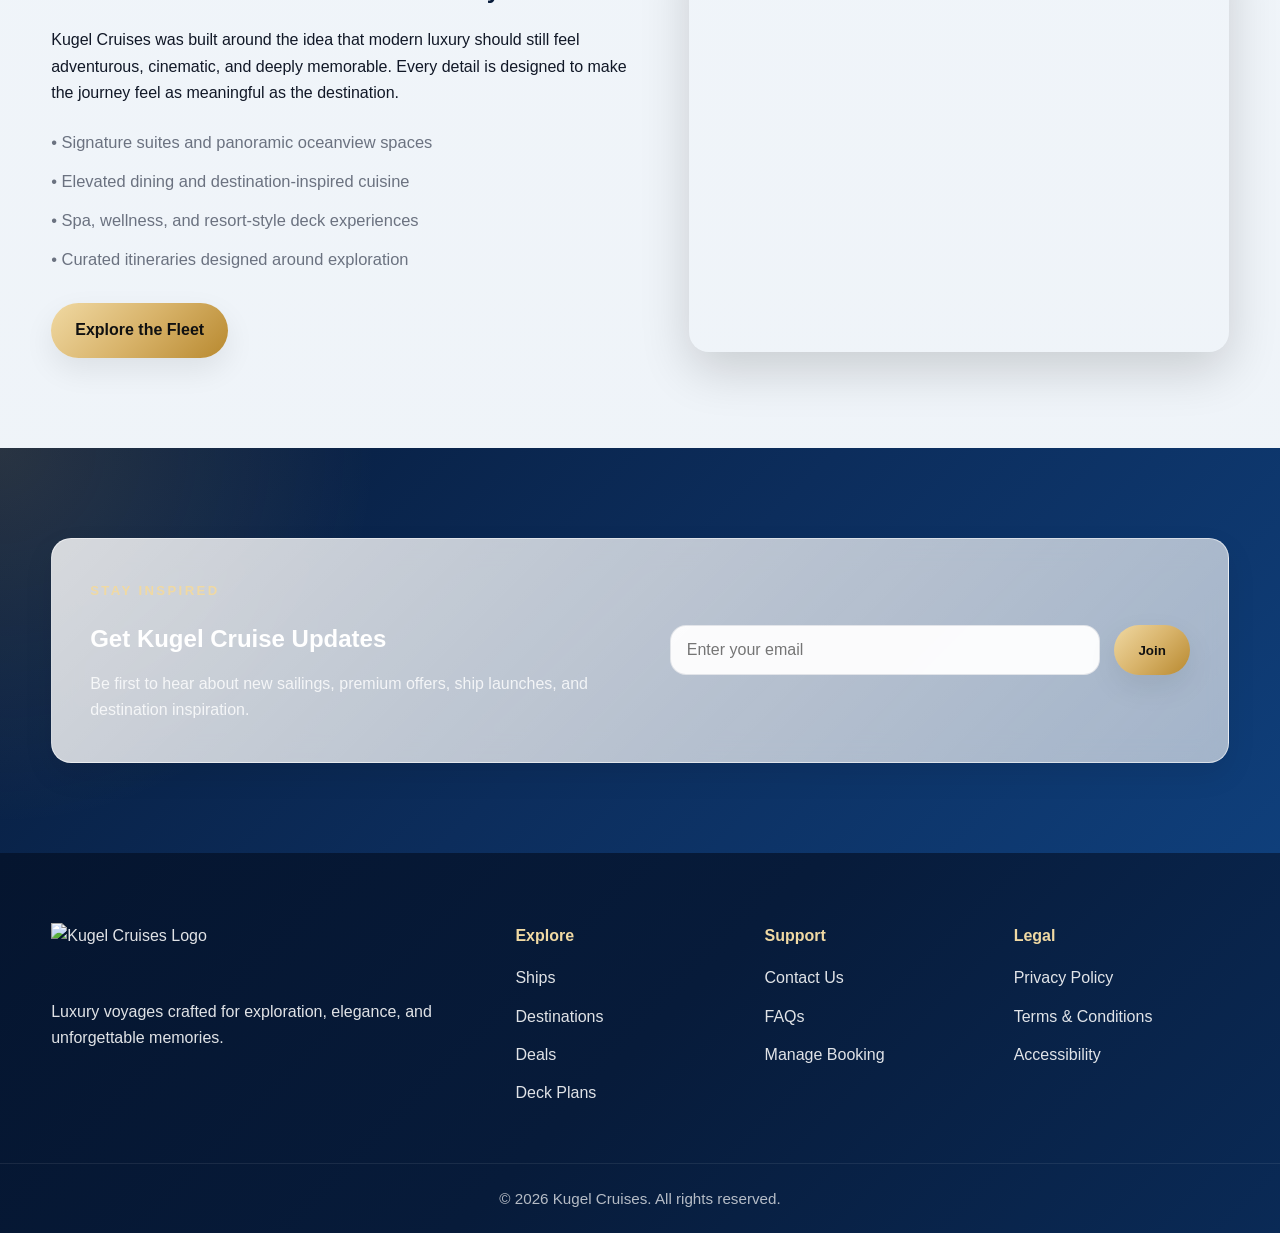
==== commit eebfbea3: "Refactor hero section and add new features Updated hero section layout and added new features includ" ====
--- a/index.html
+++ b/index.html
@@ -45,22 +45,65 @@
 </header>
 
 <!-- HERO -->
-<section class="hero">
+<section class="hero ultra-hero">
   <img src="assets/hero.jpg" class="hero-bg" alt="Luxury cruise ship at sea">
   <div class="hero-overlay"></div>
 
-  <div class="container hero-content">
-    <p class="eyebrow">Luxury • Adventure • Exploration</p>
-    <h1>Discover the World with Kugel Cruises</h1>
-    <p class="lead">
-      Experience a new standard of ocean travel — elegant ships, iconic destinations,
-      and unforgettable voyages designed for travelers who want more than a vacation.
-    </p>
-
-    <div class="hero-buttons">
-      <a href="deals.html" class="btn btn-gold">Explore Sailings</a>
-      <a href="#" class="btn btn-outline" data-scroll="#searchCruises">Find Your Cruise</a>
-    </div>
+  <div class="container hero-grid">
+    <div class="hero-content">
+      <p class="eyebrow">Luxury • Adventure • Exploration</p>
+      <h1>Discover the World with Kugel Cruises</h1>
+      <p class="lead">
+        Experience a new standard of ocean travel — elegant ships, iconic destinations,
+        and unforgettable voyages designed for travelers who want more than a vacation.
+      </p>
+
+      <div class="hero-buttons">
+        <a href="deals.html" class="btn btn-gold">Explore Sailings</a>
+        <a href="#" class="btn btn-outline" data-scroll="#searchCruises">Find Your Cruise</a>
+      </div>
+
+      <div class="hero-badges">
+        <span>Premium Suites</span>
+        <span>Destination-Led Voyages</span>
+        <span>Signature Dining</span>
+      </div>
+    </div>
+
+    <div class="floating-booking-card reveal-float">
+      <div class="booking-topline">Featured Voyage</div>
+      <h3>7-Night Mediterranean Escape</h3>
+      <p>Barcelona • Cannes • Florence • Rome</p>
+
+      <div class="booking-meta">
+        <div>
+          <span>Ship</span>
+          <strong>Kugel Horizon</strong>
+        </div>
+        <div>
+          <span>From</span>
+          <strong>$1,499</strong>
+        </div>
+      </div>
+
+      <a href="deals.html" class="btn btn-gold" style="width:100%; margin-top: 20px;">View Voyage</a>
+    </div>
+  </div>
+</section>
+
+<!-- LUXURY MARQUEE -->
+<section class="marquee-wrap">
+  <div class="marquee-track">
+    <span>Oceanview Luxury</span>
+    <span>Curated Shore Experiences</span>
+    <span>World-Class Dining</span>
+    <span>Resort-Style Decks</span>
+    <span>Global Discovery</span>
+    <span>Oceanview Luxury</span>
+    <span>Curated Shore Experiences</span>
+    <span>World-Class Dining</span>
+    <span>Resort-Style Decks</span>
+    <span>Global Discovery</span>
   </div>
 </section>
 
@@ -124,22 +167,59 @@
 <!-- STATS -->
 <section>
   <div class="container">
-    <div class="stats-row" style="display:grid;grid-template-columns:repeat(4,1fr);gap:24px;">
-      <div class="stat card" style="padding:32px;text-align:center;">
+    <div class="stats-row">
+      <div class="stat card">
         <h2 data-count="25" data-suffix="+">0</h2>
         <p>Global Destinations</p>
       </div>
-      <div class="stat card" style="padding:32px;text-align:center;">
+      <div class="stat card">
         <h2 data-count="120" data-suffix="+">0</h2>
         <p>Curated Shore Experiences</p>
       </div>
-      <div class="stat card" style="padding:32px;text-align:center;">
+      <div class="stat card">
         <h2 data-count="12" data-suffix="+">0</h2>
         <p>Signature Dining Venues</p>
       </div>
-      <div class="stat card" style="padding:32px;text-align:center;">
+      <div class="stat card">
         <h2 data-count="100" data-suffix="%">0</h2>
         <p>Luxury Designed In Every Detail</p>
+      </div>
+    </div>
+  </div>
+</section>
+
+<!-- FEATURED SHIP SPOTLIGHT -->
+<section class="spotlight-section">
+  <div class="container spotlight-grid">
+    <div class="spotlight-image reveal-float">
+      <img src="assets/ship1.jpg" alt="Kugel Horizon">
+    </div>
+
+    <div class="spotlight-content">
+      <p class="eyebrow dark">Featured Ship</p>
+      <h2>Kugel Horizon</h2>
+      <p>
+        Kugel Horizon was imagined as a floating luxury resort — dramatic ocean views,
+        refined interiors, destination-forward experiences, and elevated comfort from bow to stern.
+      </p>
+
+      <div class="spotlight-highlights">
+        <div class="mini-glass-card">
+          <strong>4,200</strong>
+          <span>Guests</span>
+        </div>
+        <div class="mini-glass-card">
+          <strong>12+</strong>
+          <span>Dining Venues</span>
+        </div>
+        <div class="mini-glass-card">
+          <strong>Oceanfront</strong>
+          <span>Wellness Spaces</span>
+        </div>
+      </div>
+
+      <div class="mt-30">
+        <a href="ship-horizon.html" class="btn btn-gold">Explore Horizon</a>
       </div>
     </div>
   </div>
@@ -177,6 +257,36 @@
           <h3>Alaska</h3>
           <a href="destinations.html" class="light-link">Explore Destination →</a>
         </div>
+      </div>
+    </div>
+  </div>
+</section>
+
+<!-- SIGNATURE EXPERIENCES -->
+<section class="bg-light">
+  <div class="container">
+    <div class="section-header">
+      <p class="eyebrow dark">Signature Experiences</p>
+      <h2>What Defines the Kugel Experience</h2>
+      <p>Every element of the voyage is designed to feel immersive, elegant, and memorable.</p>
+    </div>
+
+    <div class="grid-4">
+      <div class="feature-box">
+        <h3>Suite Living</h3>
+        <p>Refined accommodations with panoramic views, elevated finishes, and premium comfort.</p>
+      </div>
+      <div class="feature-box">
+        <h3>Destination Dining</h3>
+        <p>Menus inspired by the regions you sail, paired with elevated culinary experiences.</p>
+      </div>
+      <div class="feature-box">
+        <h3>Wellness at Sea</h3>
+        <p>Oceanfront spa, relaxation spaces, and wellness experiences built around serenity.</p>
+      </div>
+      <div class="feature-box">
+        <h3>Evenings Reimagined</h3>
+        <p>Elegant lounges, live music, immersive entertainment, and cinematic open-sea nights.</p>
       </div>
     </div>
   </div>
@@ -260,6 +370,34 @@
         <p>Majestic landscapes, glacier views, and unforgettable northern scenery.</p>
         <div class="price">From $1,199 / guest</div>
         <a href="deals.html" class="btn btn-outline-dark">View Offer</a>
+      </div>
+    </div>
+  </div>
+</section>
+
+<!-- TESTIMONIALS -->
+<section class="testimonial-section dark-section">
+  <div class="container">
+    <div class="section-header light">
+      <p class="eyebrow">Guest Impressions</p>
+      <h2>The Feeling Guests Remember</h2>
+      <p>Luxury is not just what you see — it’s what the voyage feels like.</p>
+    </div>
+
+    <div class="grid-3">
+      <div class="testimonial-card">
+        <p>“It felt more like a private luxury resort than a cruise. Every detail felt elevated.”</p>
+        <strong>— Guest Experience Preview</strong>
+      </div>
+
+      <div class="testimonial-card">
+        <p>“The ship design, the atmosphere, the destinations — everything felt cinematic.”</p>
+        <strong>— Voyage Concept Review</strong>
+      </div>
+
+      <div class="testimonial-card">
+        <p>“If modern luxury and exploration had a cruise line, this would be it.”</p>
+        <strong>— Brand Impression</strong>
       </div>
     </div>
   </div>
--- a/style.css
+++ b/style.css
@@ -706,6 +706,27 @@
 .mt-30 { margin-top: 30px; }
 
 /* =========================
+   HOMEPAGE STATS
+   ========================= */
+.stats-row .stat h2 {
+  font-size: 2.4rem;
+  color: var(--navy);
+  margin-bottom: 10px;
+  font-weight: 800;
+}
+
+.stats-row .stat p {
+  color: var(--gray);
+  font-weight: 600;
+}
+
+@media (max-width: 860px) {
+  .stats-row {
+    grid-template-columns: 1fr !important;
+  }
+}
+
+/* =========================
    RESPONSIVE
    ========================= */
 @media (max-width: 1100px) {
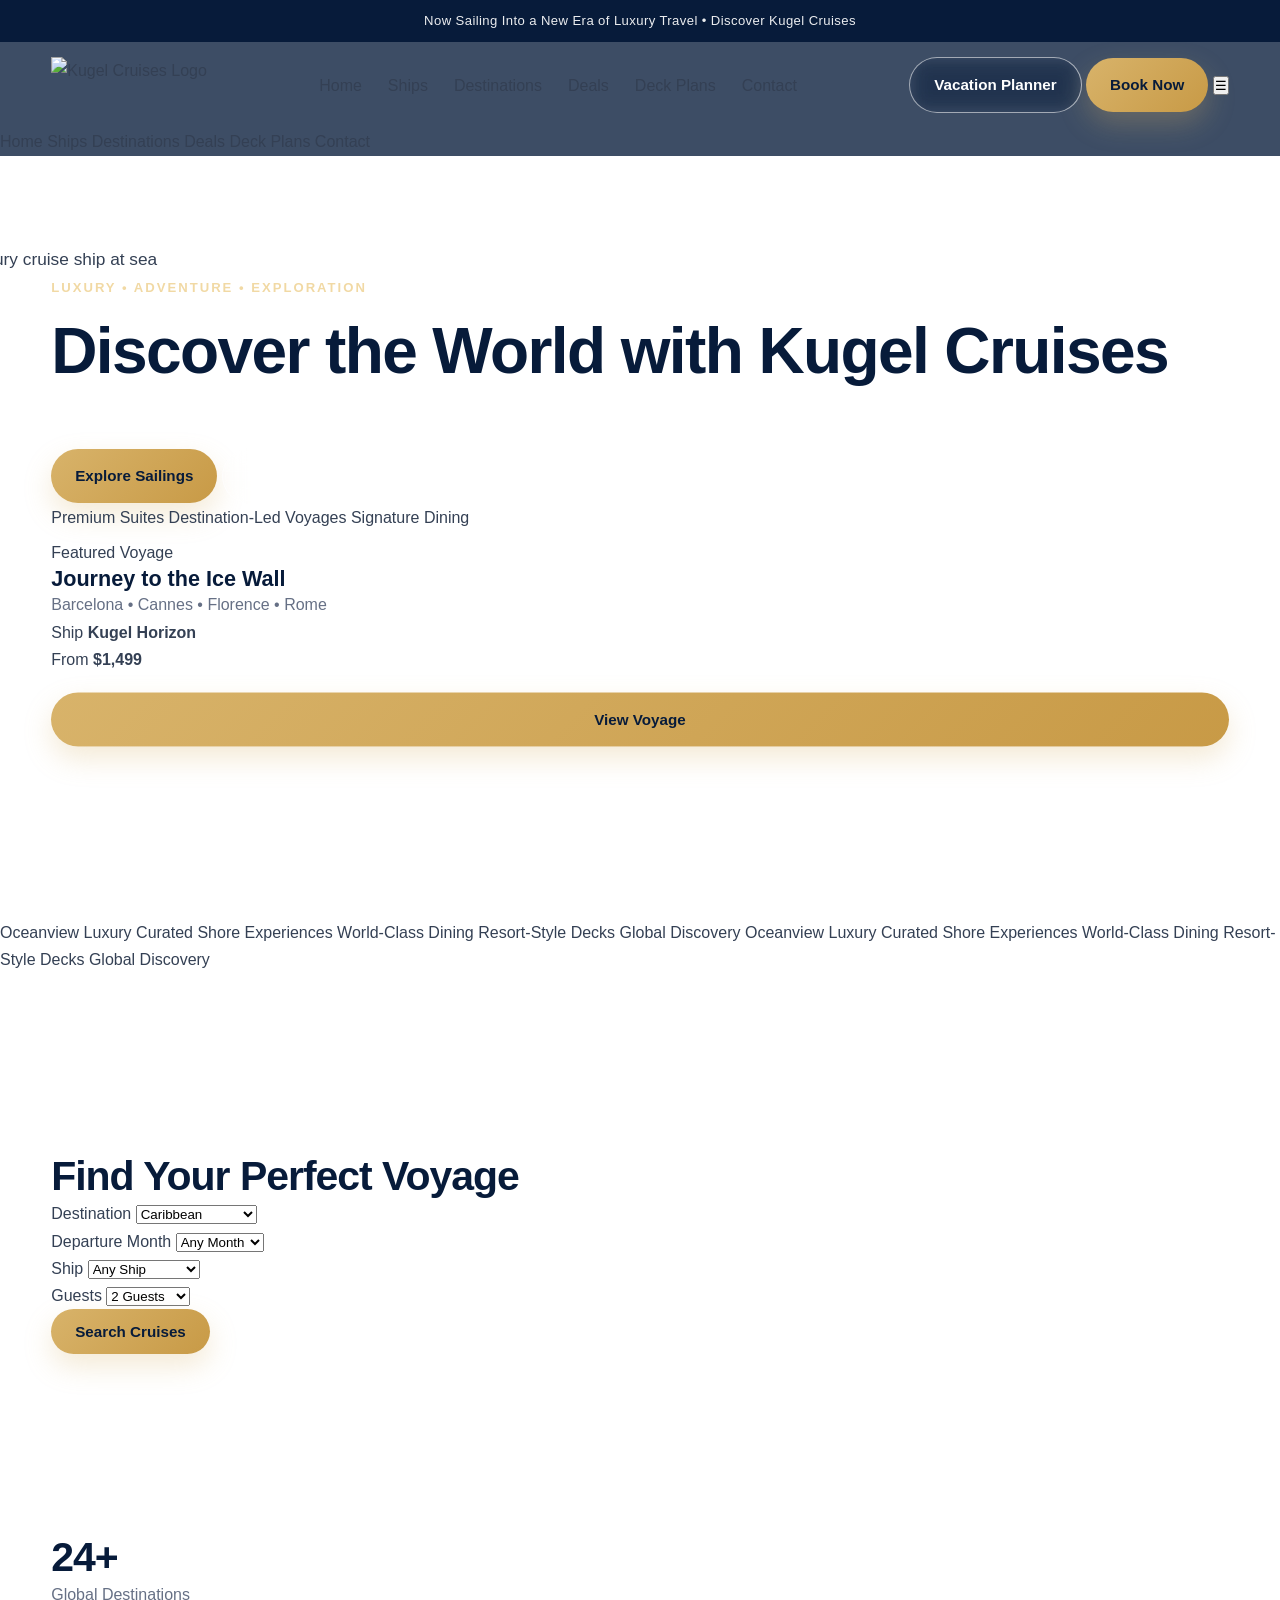
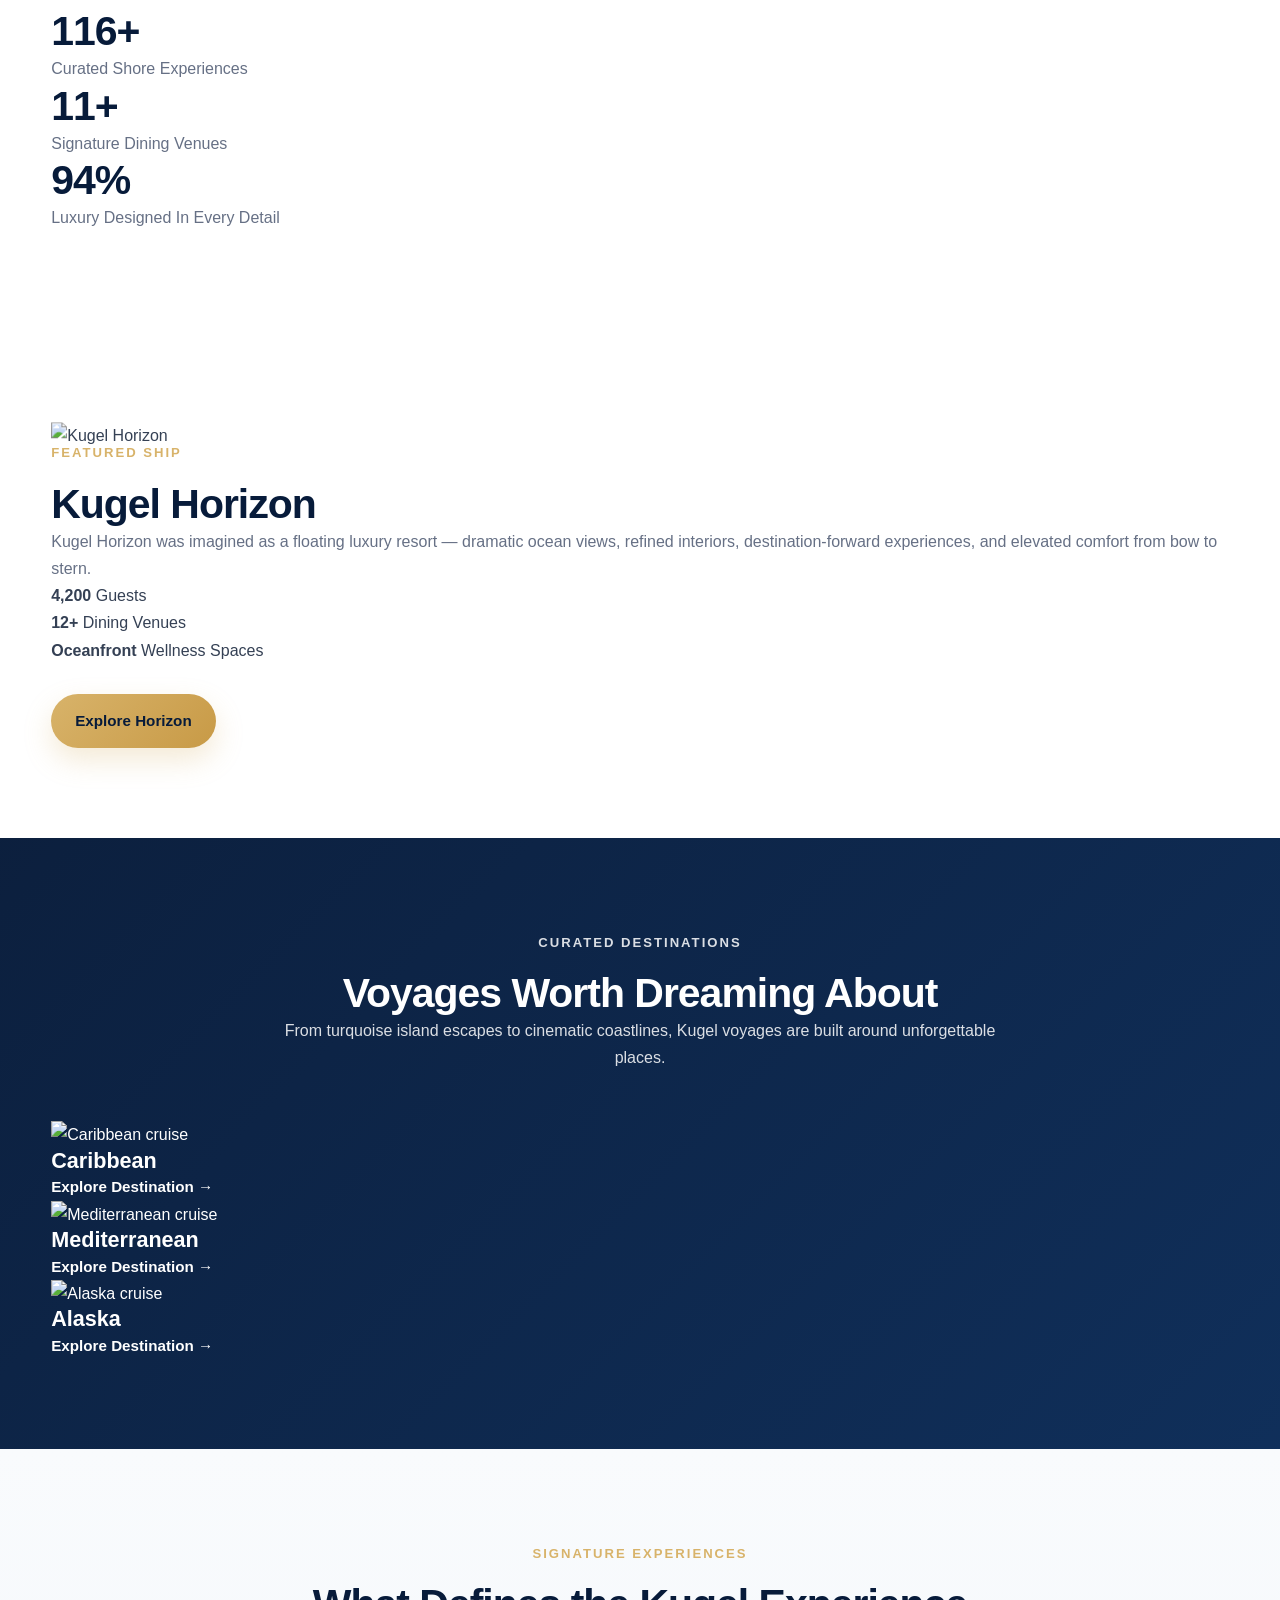
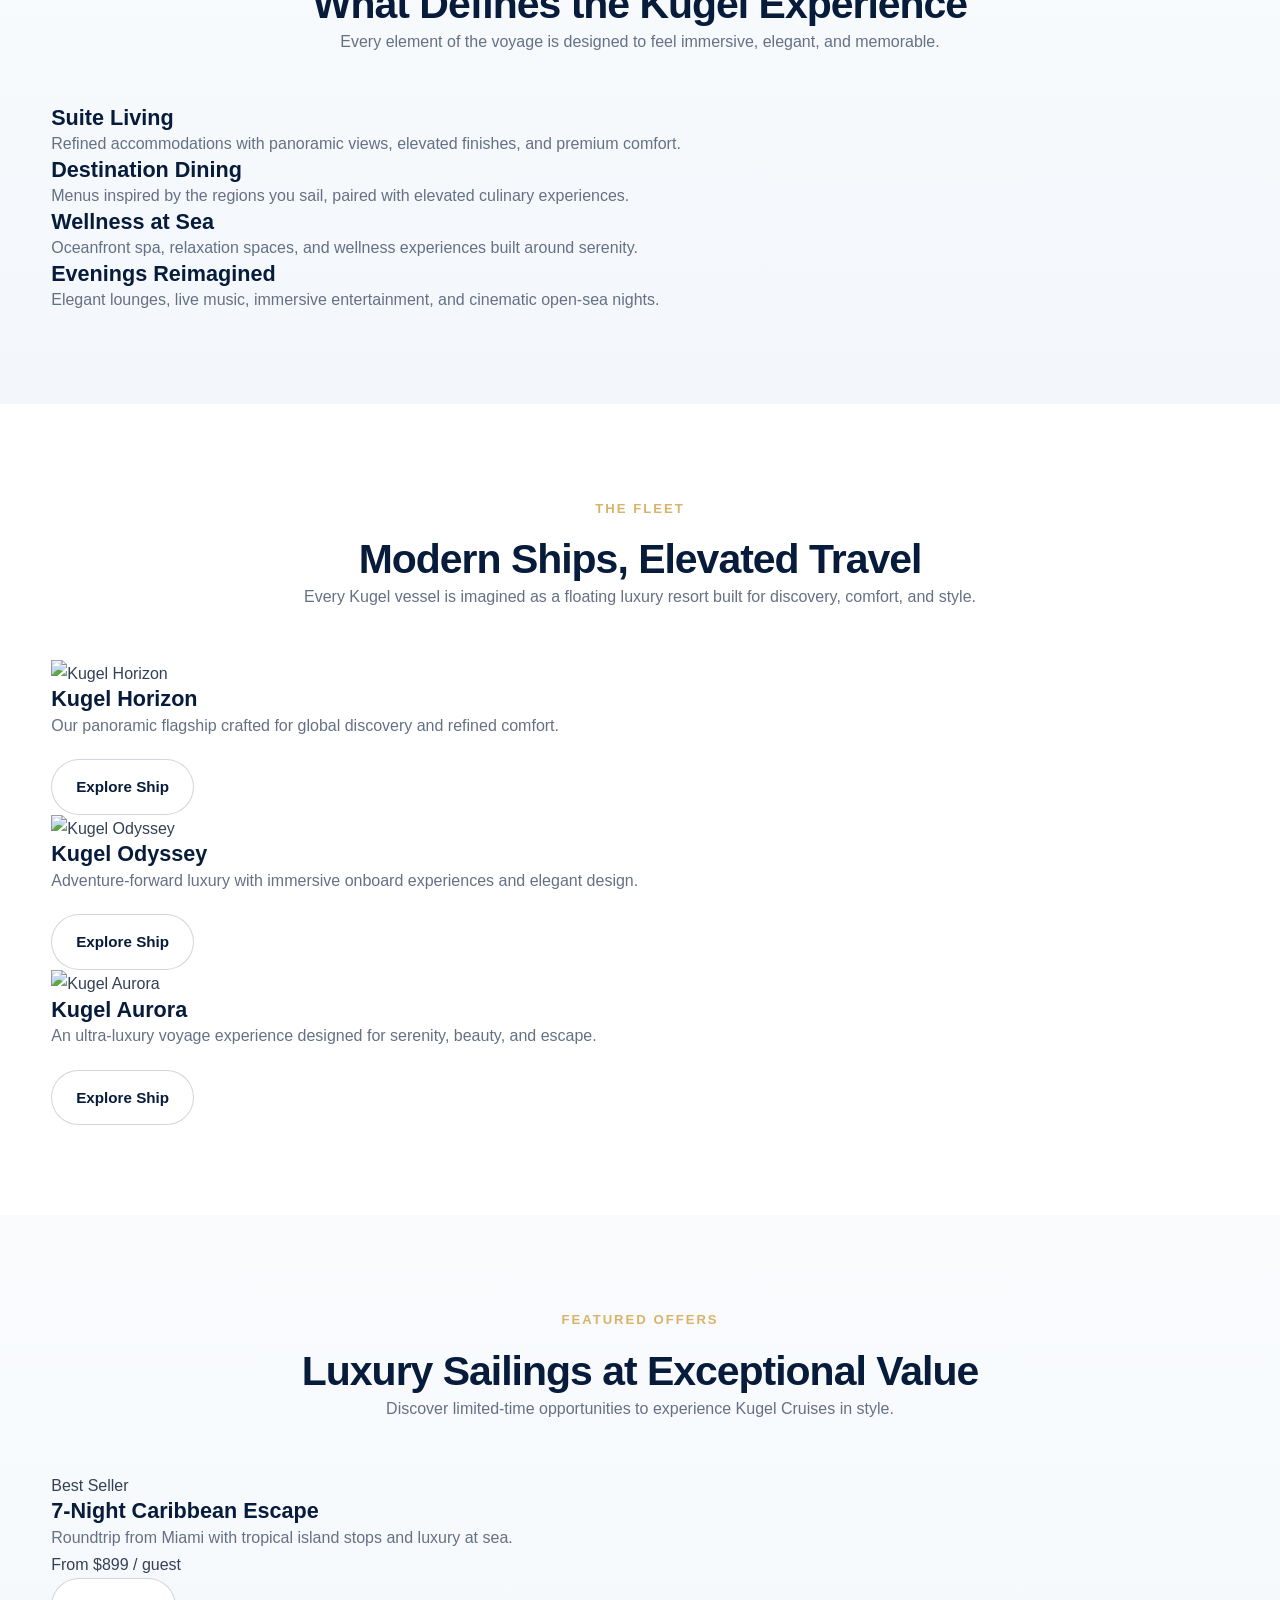
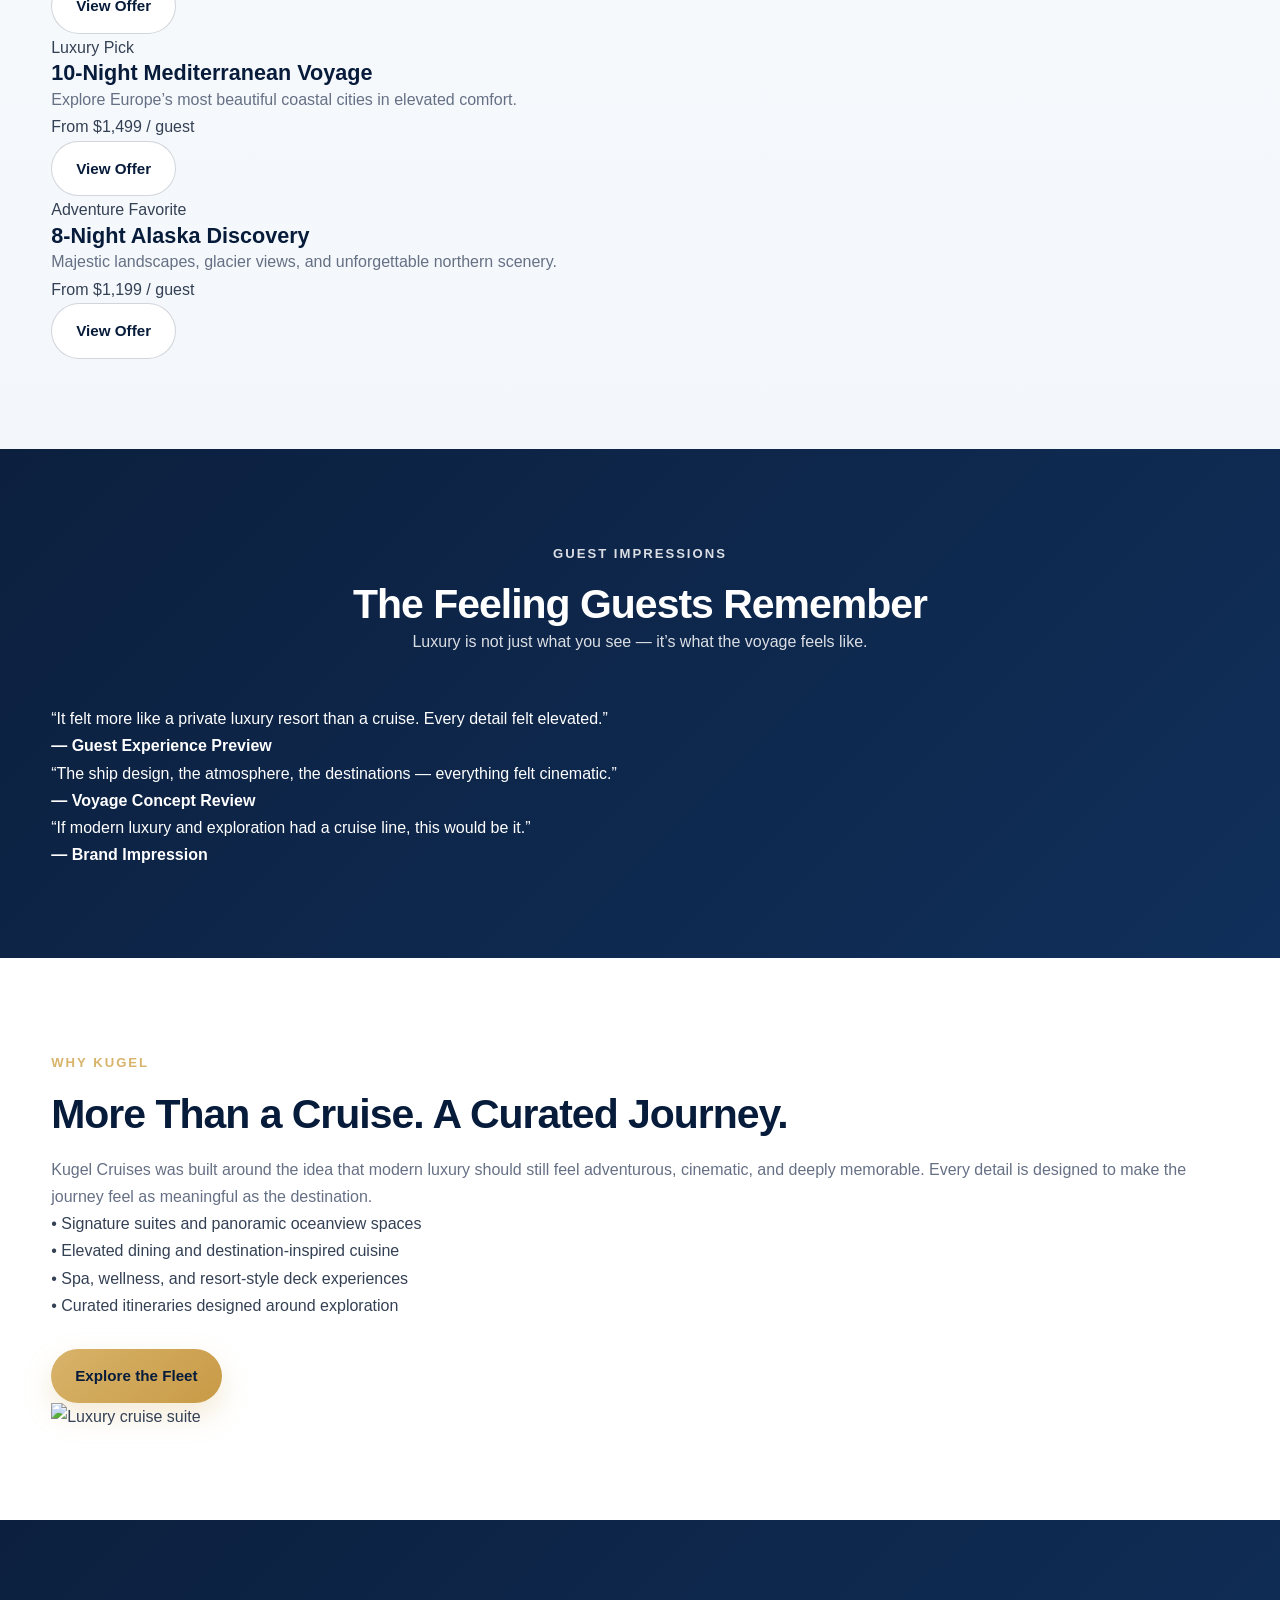
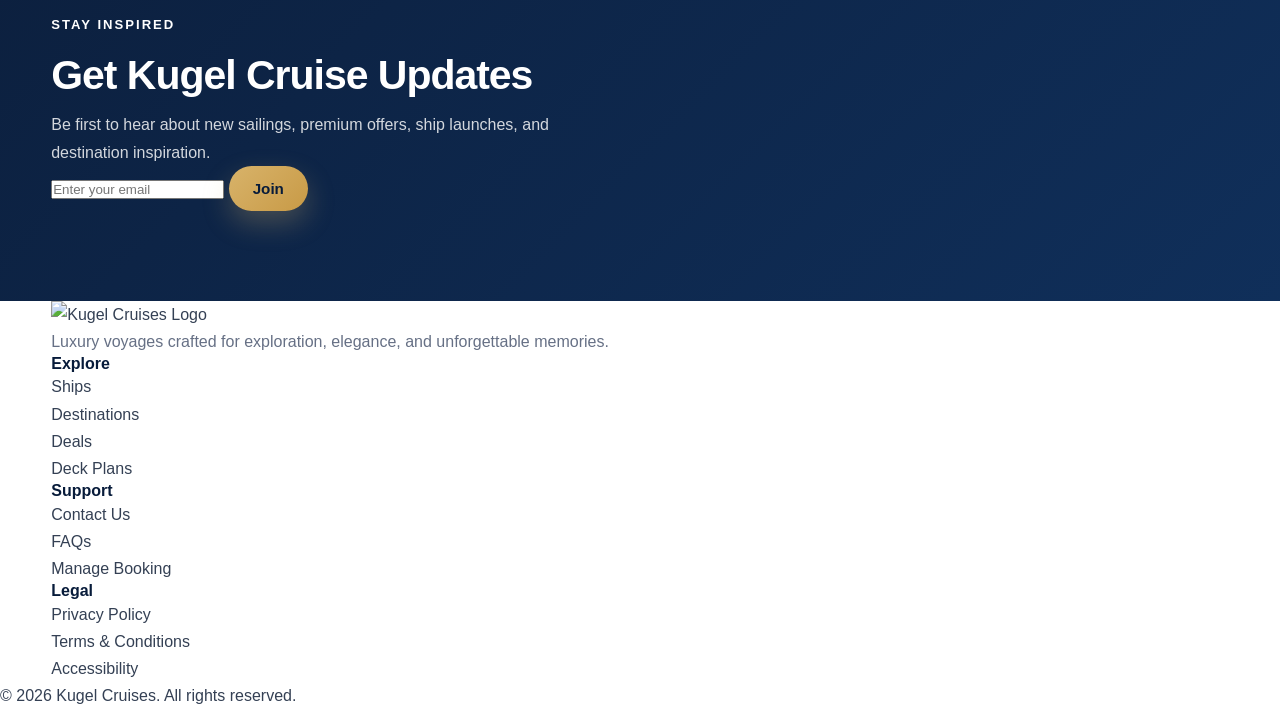
==== commit c32a4456: "Update index.html" ====
--- a/index.html
+++ b/index.html
@@ -72,7 +72,7 @@
 
     <div class="floating-booking-card reveal-float">
       <div class="booking-topline">Featured Voyage</div>
-      <h3>7-Night Mediterranean Escape</h3>
+      <h3>Journey to the Ice Wall</h3>
       <p>Barcelona • Cannes • Florence • Rome</p>
 
       <div class="booking-meta">
--- a/style.css
+++ b/style.css
@@ -1,25 +1,38 @@
-/* =========================
-   KUGEL CRUISES — LUXURY UI
-   ========================= */
-
+/* =========================================
+   KUGEL CRUISES — FULL COMPILED STYLE.CSS
+   Luxury + Ultra Luxury + Responsive
+   ========================================= */
+
+/* =========================
+   ROOT / VARIABLES
+   ========================= */
 :root {
   --navy: #071b3a;
   --navy-2: #0b2b57;
-  --navy-3: #123e72;
+  --navy-3: #102f5f;
   --gold: #d8b36a;
-  --gold-light: #f0d9a3;
-  --gold-deep: #b8892f;
+  --gold-light: #f1d9a4;
   --white: #ffffff;
   --offwhite: #f7f8fb;
-  --gray: #6b7280;
-  --text: #111827;
-  --shadow: 0 18px 50px rgba(0, 0, 0, 0.16);
-  --shadow-soft: 0 12px 30px rgba(0, 0, 0, 0.08);
-  --radius: 20px;
+  --light: #eef3f8;
+  --gray: #667085;
+  --gray-dark: #344054;
+  --border: rgba(15, 23, 42, 0.08);
+
+  --shadow-soft: 0 18px 45px rgba(8, 22, 46, 0.08);
+  --shadow-medium: 0 24px 70px rgba(8, 22, 46, 0.14);
+  --shadow-heavy: 0 30px 90px rgba(0, 0, 0, 0.22);
+
+  --radius-sm: 14px;
+  --radius-md: 20px;
   --radius-lg: 28px;
-  --transition: all 0.35s ease;
-}
-
+
+  --transition: all 0.3s ease;
+}
+
+/* =========================
+   RESET
+   ========================= */
 * {
   margin: 0;
   padding: 0;
@@ -31,43 +44,11 @@
 }
 
 body {
-  font-family: -apple-system, BlinkMacSystemFont, "Segoe UI", Inter, Helvetica, Arial, sans-serif;
-  background: linear-gradient(to bottom, #f8fbff, #eef3f8);
-  color: var(--text);
-  line-height: 1.65;
+  font-family: "Inter", "Segoe UI", Arial, sans-serif;
+  background: var(--white);
+  color: var(--gray-dark);
+  line-height: 1.7;
   overflow-x: hidden;
-}
-
-/* Animated background glow */
-body::before,
-body::after {
-  content: "";
-  position: fixed;
-  width: 520px;
-  height: 520px;
-  border-radius: 50%;
-  filter: blur(90px);
-  z-index: -1;
-  opacity: 0.18;
-  animation: floatGlow 18s ease-in-out infinite alternate;
-}
-
-body::before {
-  background: #1e5ba8;
-  top: -140px;
-  left: -140px;
-}
-
-body::after {
-  background: #d8b36a;
-  bottom: -160px;
-  right: -140px;
-  animation-delay: 5s;
-}
-
-@keyframes floatGlow {
-  0% { transform: translateY(0px) translateX(0px) scale(1); }
-  100% { transform: translateY(50px) translateX(30px) scale(1.08); }
 }
 
 img {
@@ -80,131 +61,105 @@
   color: inherit;
 }
 
+ul {
+  list-style: none;
+}
+
+/* =========================
+   GLOBAL LAYOUT
+   ========================= */
 .container {
   width: min(1200px, 92%);
   margin: 0 auto;
 }
 
-.topbar {
-  background: linear-gradient(90deg, var(--gold-deep), var(--gold), var(--gold-light), var(--gold-deep));
-  background-size: 300% 300%;
-  animation: shimmerBar 8s linear infinite;
-  color: #111;
+section {
+  padding: 90px 0;
+  position: relative;
+}
+
+.bg-light {
+  background: linear-gradient(180deg, #f9fbfd 0%, #f3f7fb 100%);
+}
+
+.dark-section {
+  background:
+    linear-gradient(135deg, rgba(7,27,58,0.98), rgba(11,43,87,0.98)),
+    radial-gradient(circle at top right, rgba(216,179,106,0.12), transparent 40%);
+  color: white;
+}
+
+.mt-20 {
+  margin-top: 20px;
+}
+
+.mt-30 {
+  margin-top: 30px;
+}
+
+/* =========================
+   TYPOGRAPHY
+   ========================= */
+h1, h2, h3, h4 {
+  color: var(--navy);
+  line-height: 1.15;
+  font-weight: 800;
+}
+
+h1 {
+  font-size: clamp(2.9rem, 5vw, 5.4rem);
+  letter-spacing: -1.6px;
+}
+
+h2 {
+  font-size: clamp(2rem, 3.2vw, 3.4rem);
+  letter-spacing: -1px;
+}
+
+h3 {
+  font-size: 1.35rem;
+}
+
+p {
+  color: var(--gray);
+  font-size: 1rem;
+}
+
+.dark-section h1,
+.dark-section h2,
+.dark-section h3,
+.dark-section p {
+  color: white;
+}
+
+.eyebrow {
+  display: inline-block;
+  font-size: 0.82rem;
+  text-transform: uppercase;
+  letter-spacing: 2px;
+  font-weight: 800;
+  color: var(--gold-light);
+  margin-bottom: 16px;
+}
+
+.eyebrow.dark {
+  color: var(--gold);
+}
+
+.lead {
+  font-size: 1.1rem;
+  max-width: 720px;
+  color: rgba(255,255,255,0.9);
+}
+
+.section-header {
+  max-width: 760px;
+  margin: 0 auto 50px;
   text-align: center;
-  padding: 12px 18px;
-  font-size: 0.95rem;
-  font-weight: 700;
-  letter-spacing: 0.3px;
-}
-
-@keyframes shimmerBar {
-  0% { background-position: 0% 50%; }
-  100% { background-position: 100% 50%; }
-}
-
-/* =========================
-   HEADER
-   ========================= */
-.site-header {
-  position: sticky;
-  top: 0;
-  z-index: 1000;
-  backdrop-filter: blur(16px);
-  -webkit-backdrop-filter: blur(16px);
-  background: rgba(7, 27, 58, 0.78);
-  border-bottom: 1px solid rgba(255,255,255,0.08);
-}
-
-.nav-wrap {
-  display: flex;
-  align-items: center;
-  justify-content: space-between;
-  padding: 16px 0;
-  gap: 20px;
-}
-
-.logo {
-  height: 60px;
-  width: auto;
-  filter: drop-shadow(0 6px 16px rgba(0,0,0,0.25));
-  transition: transform 0.35s ease;
-}
-
-.logo:hover {
-  transform: scale(1.03);
-}
-
-.nav-links {
-  display: flex;
-  gap: 28px;
-  align-items: center;
-}
-
-.nav-links a {
-  color: rgba(255,255,255,0.92);
-  font-weight: 600;
-  position: relative;
-  transition: var(--transition);
-}
-
-.nav-links a::after {
-  content: "";
-  position: absolute;
-  left: 0;
-  bottom: -7px;
-  width: 0%;
-  height: 2px;
-  background: linear-gradient(90deg, var(--gold-light), var(--gold));
-  transition: width 0.35s ease;
-}
-
-.nav-links a:hover {
-  color: var(--gold-light);
-}
-
-.nav-links a:hover::after {
-  width: 100%;
-}
-
-.nav-actions {
-  display: flex;
-  align-items: center;
-  gap: 12px;
-}
-
-.menu-toggle {
-  display: none;
-  background: rgba(255,255,255,0.12);
-  color: white;
-  border: 1px solid rgba(255,255,255,0.15);
-  padding: 10px 14px;
-  border-radius: 12px;
-  font-size: 1.2rem;
-  cursor: pointer;
-}
-
-.mobile-menu {
-  display: none;
-  flex-direction: column;
-  background: rgba(7, 27, 58, 0.98);
-  padding: 18px 24px 24px;
-  gap: 14px;
-  border-top: 1px solid rgba(255,255,255,0.08);
-}
-
-.mobile-menu a {
-  color: white;
-  font-weight: 600;
-}
-
-.mobile-menu.active {
-  display: flex;
-  animation: fadeDown 0.35s ease;
-}
-
-@keyframes fadeDown {
-  from { opacity: 0; transform: translateY(-8px); }
-  to { opacity: 1; transform: translateY(0); }
+}
+
+.section-header.light p {
+  color: rgba(255,255,255,0.85);
 }
 
 /* =========================
@@ -216,606 +171,90 @@
   justify-content: center;
   padding: 14px 24px;
   border-radius: 999px;
-  font-weight: 700;
+  font-weight: 800;
+  font-size: 0.95rem;
   transition: var(--transition);
   cursor: pointer;
   border: none;
-  box-shadow: var(--shadow-soft);
-}
-
-.btn:hover {
-  transform: translateY(-3px);
 }
 
 .btn-gold {
-  background: linear-gradient(135deg, var(--gold-light), var(--gold), var(--gold-deep));
-  color: #111;
+  background: linear-gradient(135deg, var(--gold), #c89a46);
+  color: var(--navy);
+  box-shadow: 0 12px 28px rgba(216,179,106,0.28);
 }
 
 .btn-gold:hover {
-  box-shadow: 0 16px 34px rgba(216, 179, 106, 0.35);
+  transform: translateY(-2px);
+  box-shadow: 0 18px 34px rgba(216,179,106,0.35);
 }
 
 .btn-outline {
-  background: rgba(255,255,255,0.08);
-  color: white;
-  border: 1px solid rgba(255,255,255,0.2);
+  border: 1.5px solid rgba(255,255,255,0.55);
+  color: white;
+  background: rgba(255,255,255,0.06);
+  backdrop-filter: blur(10px);
+  -webkit-backdrop-filter: blur(10px);
 }
 
 .btn-outline:hover {
-  background: rgba(255,255,255,0.14);
+  background: rgba(255,255,255,0.12);
+  transform: translateY(-2px);
 }
 
 .btn-outline-dark {
-  background: transparent;
+  border: 1.5px solid rgba(7,27,58,0.18);
   color: var(--navy);
-  border: 1.5px solid rgba(7,27,58,0.14);
+  background: white;
 }
 
 .btn-outline-dark:hover {
   background: var(--navy);
   color: white;
-}
-
-/* =========================
-   HERO
-   ========================= */
-.hero {
-  position: relative;
-  min-height: 92vh;
-  display: flex;
-  align-items: center;
-  overflow: hidden;
-}
-
-.small-hero {
-  min-height: 60vh;
-}
-
-.hero-bg {
-  position: absolute;
-  inset: 0;
-  width: 100%;
-  height: 100%;
-  object-fit: cover;
-  animation: heroZoom 18s ease-in-out infinite alternate;
-}
-
-@keyframes heroZoom {
-  0% { transform: scale(1.02); }
-  100% { transform: scale(1.08); }
-}
-
-.hero-overlay {
-  position: absolute;
-  inset: 0;
-  background:
-    linear-gradient(to right, rgba(5, 15, 35, 0.86), rgba(5, 15, 35, 0.35)),
-    linear-gradient(to top, rgba(5, 15, 35, 0.7), rgba(5, 15, 35, 0.15));
-}
-
-.hero-content {
-  position: relative;
-  z-index: 2;
-  color: white;
-  max-width: 720px;
-  padding: 90px 0;
-  animation: heroFadeUp 1s ease;
-}
-
-@keyframes heroFadeUp {
-  from { opacity: 0; transform: translateY(28px); }
-  to { opacity: 1; transform: translateY(0); }
-}
-
-.eyebrow {
-  display: inline-block;
-  color: var(--gold-light);
-  text-transform: uppercase;
-  letter-spacing: 2.4px;
+  transform: translateY(-2px);
+}
+
+.light-link {
+  color: white;
+  font-weight: 700;
+  font-size: 0.95rem;
+}
+
+/* =========================
+   TOPBAR / HEADER / NAV
+   ========================= */
+.topbar {
+  background: var(--navy);
+  color: rgba(255,255,255,0.92);
+  text-align: center;
+  padding: 10px 16px;
   font-size: 0.82rem;
-  font-weight: 800;
-  margin-bottom: 18px;
-}
-
-.eyebrow.dark {
-  color: var(--gold-deep);
-}
-
-.hero h1 {
-  font-size: clamp(2.6rem, 5vw, 5rem);
-  line-height: 1.03;
-  margin-bottom: 20px;
-  font-weight: 800;
-  text-shadow: 0 8px 24px rgba(0,0,0,0.3);
-}
-
-.lead {
-  font-size: 1.15rem;
-  color: rgba(255,255,255,0.92);
-  max-width: 620px;
-}
-
-.hero-buttons {
-  display: flex;
-  gap: 16px;
-  margin-top: 34px;
-  flex-wrap: wrap;
-}
-
-/* =========================
-   SEARCH CARD
-   ========================= */
-.search-section {
-  margin-top: -70px;
-  position: relative;
-  z-index: 10;
-}
-
-.search-card {
-  background: rgba(255,255,255,0.72);
-  backdrop-filter: blur(18px);
-  -webkit-backdrop-filter: blur(18px);
-  border: 1px solid rgba(255,255,255,0.45);
-  border-radius: var(--radius-lg);
-  padding: 34px;
-  box-shadow: 0 30px 80px rgba(0,0,0,0.12);
-}
-
-.search-card h2 {
-  color: var(--navy);
-  margin-bottom: 24px;
-  font-size: 1.9rem;
-}
-
-.search-form {
-  display: grid;
-  grid-template-columns: repeat(5, 1fr);
-  gap: 16px;
-}
-
-.form-group {
-  display: flex;
-  flex-direction: column;
-}
-
-.form-group label {
-  font-size: 0.9rem;
-  font-weight: 700;
-  color: var(--navy);
-  margin-bottom: 8px;
-}
-
-input,
-select,
-textarea {
-  width: 100%;
-  padding: 15px 16px;
-  border-radius: 16px;
-  border: 1px solid rgba(7,27,58,0.1);
-  background: rgba(255,255,255,0.95);
-  font-size: 1rem;
-  outline: none;
-  transition: var(--transition);
-}
-
-input:focus,
-select:focus,
-textarea:focus {
-  border-color: var(--gold);
-  box-shadow: 0 0 0 4px rgba(216, 179, 106, 0.18);
-}
-
-.search-btn {
-  align-self: end;
-  height: 54px;
-}
-
-/* =========================
-   SECTIONS
-   ========================= */
-section {
-  padding: 90px 0;
-}
-
-.bg-light {
-  background: linear-gradient(to bottom, #f9fbfd, #eef3f8);
-}
-
-.dark-section {
-  background:
-    radial-gradient(circle at top left, rgba(216,179,106,0.16), transparent 28%),
-    linear-gradient(135deg, #071b3a, #0c2d5c, #0f3f7b);
-  color: white;
-}
-
-.section-header {
-  text-align: center;
-  margin-bottom: 48px;
-}
-
-.section-header.light h2,
-.section-header.light p {
-  color: white;
-}
-
-.section-header h2 {
-  font-size: clamp(2rem, 3.5vw, 3.2rem);
-  color: var(--navy);
-  margin-bottom: 12px;
-}
-
-.section-header p {
-  color: var(--gray);
-  max-width: 700px;
-  margin: 0 auto;
-}
-
-/* =========================
-   GRIDS / CARDS
-   ========================= */
-.grid-3,
-.grid-4,
-.destination-grid {
-  display: grid;
-  gap: 28px;
-}
-
-.grid-3 {
-  grid-template-columns: repeat(3, 1fr);
-}
-
-.grid-4 {
-  grid-template-columns: repeat(4, 1fr);
-}
-
-.card,
-.deal-card,
-.feature-box,
-.newsletter-card,
-.split img {
-  border-radius: var(--radius);
-}
-
-.card,
-.deal-card,
-.feature-box {
-  background: rgba(255,255,255,0.86);
+  letter-spacing: 0.4px;
+}
+
+.site-header {
+  position: sticky;
+  top: 0;
+  z-index: 1000;
+  background: rgba(7, 27, 58, 0.78);
   backdrop-filter: blur(14px);
   -webkit-backdrop-filter: blur(14px);
-  box-shadow: var(--shadow-soft);
-  overflow: hidden;
   transition: var(--transition);
-  border: 1px solid rgba(255,255,255,0.55);
-}
-
-.card:hover,
-.deal-card:hover,
-.feature-box:hover {
-  transform: translateY(-10px) scale(1.01);
-  box-shadow: var(--shadow);
-}
-
-.image-card img {
-  width: 100%;
-  height: 260px;
-  object-fit: cover;
-  transition: transform 0.6s ease;
-}
-
-.image-card:hover img {
-  transform: scale(1.06);
-}
-
-.card-body {
-  padding: 26px;
-}
-
-.card-body h3,
-.deal-card h3,
-.feature-box h3 {
-  color: var(--navy);
-  margin-bottom: 12px;
-  font-size: 1.4rem;
-}
-
-.card-body p,
-.deal-card p,
-.feature-box p {
-  color: var(--gray);
-}
-
-.deal-card {
-  padding: 28px;
-  position: relative;
-}
-
-.tag {
-  display: inline-block;
-  background: rgba(216,179,106,0.14);
-  color: var(--gold-deep);
-  font-size: 0.78rem;
-  font-weight: 800;
-  padding: 8px 12px;
-  border-radius: 999px;
-  margin-bottom: 16px;
-}
-
-.price {
-  margin: 18px 0 24px;
-  font-size: 1.45rem;
-  font-weight: 800;
-  color: var(--navy);
-}
-
-.feature-box {
-  padding: 28px;
-  text-align: center;
-  position: relative;
-}
-
-.feature-box::before {
-  content: "";
-  position: absolute;
-  inset: 0;
-  background: linear-gradient(135deg, rgba(216,179,106,0.06), transparent 40%);
-  pointer-events: none;
-}
-
-/* =========================
-   DESTINATIONS
-   ========================= */
-.destination-grid {
-  grid-template-columns: repeat(3, 1fr);
-}
-
-.destination-card {
-  position: relative;
-  overflow: hidden;
-  border-radius: var(--radius-lg);
-  min-height: 420px;
-  box-shadow: var(--shadow);
-}
-
-.destination-card img {
-  width: 100%;
-  height: 100%;
-  object-fit: cover;
-  transition: transform 0.8s ease;
-}
-
-.destination-card:hover img {
-  transform: scale(1.08);
-}
-
-.destination-overlay {
-  position: absolute;
-  inset: 0;
-  background: linear-gradient(to top, rgba(5,15,35,0.92), rgba(5,15,35,0.2));
-  display: flex;
-  flex-direction: column;
-  justify-content: end;
-  padding: 28px;
-}
-
-.destination-overlay h3 {
-  color: white;
-  font-size: 2rem;
-  margin-bottom: 10px;
-}
-
-.light-link {
-  color: var(--gold-light);
-  font-weight: 700;
-}
-
-/* =========================
-   SPLIT / NEWSLETTER / FOOTER
-   ========================= */
-.split {
-  display: grid;
-  grid-template-columns: 1.1fr 1fr;
-  gap: 44px;
-  align-items: center;
-}
-
-.split img {
-  box-shadow: var(--shadow);
-  min-height: 420px;
-  object-fit: cover;
-}
-
-.bullets {
-  list-style: none;
-  margin-top: 22px;
-  color: var(--gray);
-}
-
-.bullets li {
-  margin-bottom: 12px;
-  font-size: 1.03rem;
-}
-
-.newsletter-card {
+}
+
+.nav-wrap {
   display: flex;
   align-items: center;
   justify-content: space-between;
-  gap: 30px;
-  background: linear-gradient(135deg, rgba(255,255,255,0.82), rgba(255,255,255,0.62));
-  padding: 38px;
-  box-shadow: var(--shadow-soft);
-  border: 1px solid rgba(255,255,255,0.55);
-  backdrop-filter: blur(14px);
-  -webkit-backdrop-filter: blur(14px);
-}
-
-.newsletter-form {
+  min-height: 86px;
+  gap: 20px;
+}
+
+.logo {
+  height: 56px;
+  width: auto;
+}
+
+.nav-links {
   display: flex;
-  gap: 14px;
-  width: 100%;
-  max-width: 520px;
-}
-
-.site-footer {
-  background: linear-gradient(135deg, #05152f, #071b3a, #0a2a56);
-  color: rgba(255,255,255,0.88);
-  padding-top: 70px;
-}
-
-.footer-grid {
-  display: grid;
-  grid-template-columns: 2fr 1fr 1fr 1fr;
-  gap: 34px;
-  padding-bottom: 44px;
-}
-
-.footer-logo {
-  height: 58px;
-  margin-bottom: 18px;
-}
-
-.site-footer h4 {
-  color: var(--gold-light);
-  margin-bottom: 16px;
-}
-
-.site-footer ul {
-  list-style: none;
-}
-
-.site-footer li {
-  margin-bottom: 12px;
-}
-
-.site-footer a:hover {
-  color: var(--gold-light);
-}
-
-.footer-bottom {
-  border-top: 1px solid rgba(255,255,255,0.08);
-  text-align: center;
-  padding: 22px 16px;
-  font-size: 0.95rem;
-  color: rgba(255,255,255,0.7);
-}
-
-/* =========================
-   UTILITIES
-   ========================= */
-.mt-20 { margin-top: 20px; }
-.mt-30 { margin-top: 30px; }
-
-/* =========================
-   HOMEPAGE STATS
-   ========================= */
-.stats-row .stat h2 {
-  font-size: 2.4rem;
-  color: var(--navy);
-  margin-bottom: 10px;
-  font-weight: 800;
-}
-
-.stats-row .stat p {
-  color: var(--gray);
-  font-weight: 600;
-}
-
-@media (max-width: 860px) {
-  .stats-row {
-    grid-template-columns: 1fr !important;
-  }
-}
-
-/* =========================
-   RESPONSIVE
-   ========================= */
-@media (max-width: 1100px) {
-  .search-form {
-    grid-template-columns: repeat(2, 1fr);
-  }
-
-  .search-btn {
-    grid-column: span 2;
-  }
-
-  .grid-4 {
-    grid-template-columns: repeat(2, 1fr);
-  }
-
-  .footer-grid {
-    grid-template-columns: repeat(2, 1fr);
-  }
-
-  .split {
-    grid-template-columns: 1fr;
-  }
-}
-
-@media (max-width: 860px) {
-  .nav-links,
-  .nav-actions .btn {
-    display: none;
-  }
-
-  .menu-toggle {
-    display: inline-flex;
-  }
-
-  .grid-3,
-  .grid-4,
-  .destination-grid,
-  .footer-grid,
-  .newsletter-card,
-  .newsletter-form,
-  .search-form {
-    grid-template-columns: 1fr !important;
-    display: grid;
-  }
-
-  .newsletter-form {
-    display: flex;
-    flex-direction: column;
-  }
-
-  .hero {
-    min-height: 84vh;
-  }
-
-  .hero-buttons {
-    flex-direction: column;
-    align-items: flex-start;
-  }
-
-  .search-btn {
-    grid-column: auto;
-  }
-
-  .newsletter-card {
-    text-align: center;
-  }
-}
-
-@media (max-width: 600px) {
-  .hero h1 {
-    font-size: 2.4rem;
-  }
-
-  .lead {
-    font-size: 1rem;
-  }
-
-  section {
-    padding: 72px 0;
-  }
-
-  .search-card,
-  .newsletter-card {
-    padding: 24px;
-  }
-
-  .card-body,
-  .deal-card,
-  .feature-box {
-    padding: 22px;
-  }
-}
+  gap: 26px
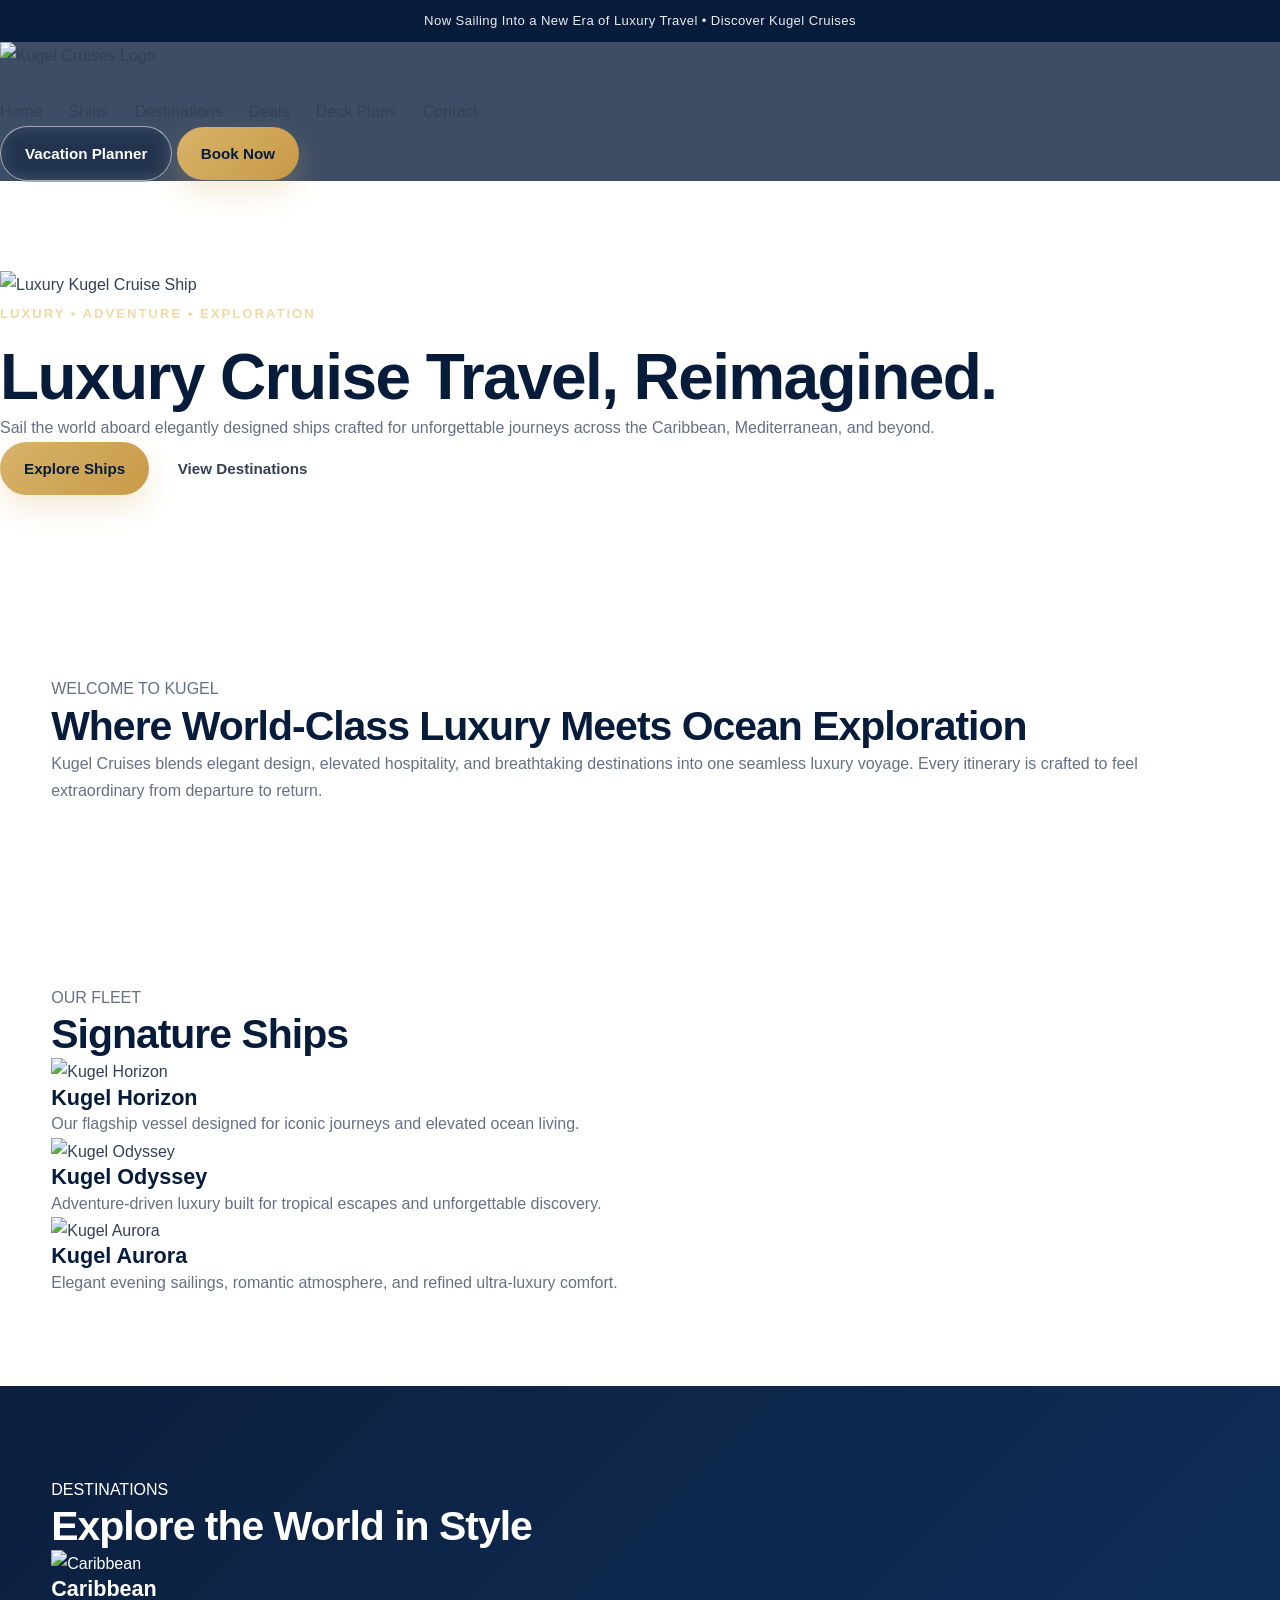
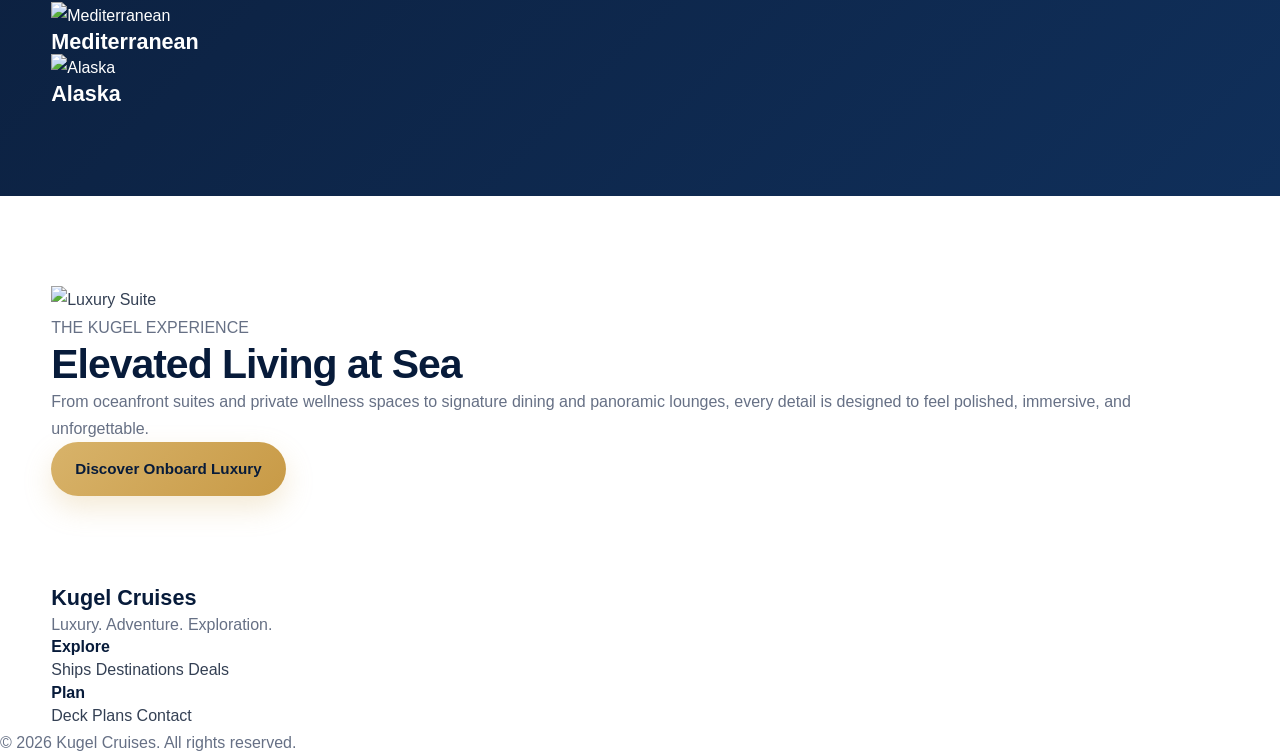
==== commit 8f2d6513: "Update title and restructure HTML layout" ====
--- a/index.html
+++ b/index.html
@@ -3,491 +3,184 @@
 <head>
   <meta charset="UTF-8" />
   <meta name="viewport" content="width=device-width, initial-scale=1.0" />
-  <title>Kugel Cruises | Luxury Ocean Voyages</title>
-  <meta name="description" content="Luxury cruise experiences by Kugel Cruises — premium ships, iconic destinations, and unforgettable ocean journeys." />
+  <title>Kugel Cruises | Luxury Travel Redefined</title>
   <link rel="stylesheet" href="style.css" />
-  <script defer src="script.js"></script>
 </head>
 <body>
 
-<div class="topbar">Now Sailing Into a New Era of Luxury Travel • Discover Kugel Cruises</div>
-
-<header class="site-header">
-  <div class="container nav-wrap">
-    <a href="index.html">
-      <img src="assets/logo.png" class="logo" alt="Kugel Cruises Logo">
-    </a>
-
-    <nav class="nav-links">
-      <a href="index.html">Home</a>
-      <a href="ships.html">Ships</a>
-      <a href="destinations.html">Destinations</a>
-      <a href="deals.html">Deals</a>
-      <a href="deck-plans.html">Deck Plans</a>
-      <a href="contact.html">Contact</a>
-    </nav>
-
-    <div class="nav-actions">
-      <a href="contact.html" class="btn btn-outline">Vacation Planner</a>
-      <a href="deals.html" class="btn btn-gold">Book Now</a>
-      <button class="menu-toggle" id="menuToggle">☰</button>
-    </div>
+  <!-- Announcement Bar -->
+  <div class="topbar">
+    Now Sailing Into a New Era of Luxury Travel • Discover Kugel Cruises
   </div>
 
-  <div class="mobile-menu" id="mobileMenu">
-    <a href="index.html">Home</a>
-    <a href="ships.html">Ships</a>
-    <a href="destinations.html">Destinations</a>
-    <a href="deals.html">Deals</a>
-    <a href="deck-plans.html">Deck Plans</a>
-    <a href="contact.html">Contact</a>
-  </div>
-</header>
+  <!-- Header -->
+  <header class="site-header">
+    <div class="nav-container">
+      <div class="logo-wrap">
+        <img src="assets/logo.png" alt="Kugel Cruises Logo" class="logo" />
+      </div>
 
-<!-- HERO -->
-<section class="hero ultra-hero">
-  <img src="assets/hero.jpg" class="hero-bg" alt="Luxury cruise ship at sea">
-  <div class="hero-overlay"></div>
+      <nav class="nav-links">
+        <a href="index.html">Home</a>
+        <a href="ships.html">Ships</a>
+        <a href="destinations.html">Destinations</a>
+        <a href="deals.html">Deals</a>
+        <a href="deck-plans.html">Deck Plans</a>
+        <a href="contact.html">Contact</a>
+      </nav>
 
-  <div class="container hero-grid">
+      <div class="nav-actions">
+        <a href="contact.html" class="btn btn-outline">Vacation Planner</a>
+        <a href="deals.html" class="btn btn-gold">Book Now</a>
+      </div>
+    </div>
+  </header>
+
+  <!-- Hero -->
+  <section class="hero">
+    <img src="assets/hero.jpg" alt="Luxury Kugel Cruise Ship" class="hero-bg" />
+    <div class="hero-overlay"></div>
+
     <div class="hero-content">
       <p class="eyebrow">Luxury • Adventure • Exploration</p>
-      <h1>Discover the World with Kugel Cruises</h1>
-      <p class="lead">
-        Experience a new standard of ocean travel — elegant ships, iconic destinations,
-        and unforgettable voyages designed for travelers who want more than a vacation.
+      <h1>Luxury Cruise Travel, Reimagined.</h1>
+      <p class="hero-subtext">
+        Sail the world aboard elegantly designed ships crafted for unforgettable
+        journeys across the Caribbean, Mediterranean, and beyond.
       </p>
 
       <div class="hero-buttons">
-        <a href="deals.html" class="btn btn-gold">Explore Sailings</a>
-        <a href="#" class="btn btn-outline" data-scroll="#searchCruises">Find Your Cruise</a>
+        <a href="ships.html" class="btn btn-gold">Explore Ships</a>
+        <a href="destinations.html" class="btn btn-outline-light">View Destinations</a>
+      </div>
+    </div>
+  </section>
+
+  <!-- Intro Section -->
+  <section class="section intro">
+    <div class="container narrow">
+      <p class="section-kicker">WELCOME TO KUGEL</p>
+      <h2>Where World-Class Luxury Meets Ocean Exploration</h2>
+      <p>
+        Kugel Cruises blends elegant design, elevated hospitality, and breathtaking
+        destinations into one seamless luxury voyage. Every itinerary is crafted
+        to feel extraordinary from departure to return.
+      </p>
+    </div>
+  </section>
+
+  <!-- Featured Ships -->
+  <section class="section">
+    <div class="container">
+      <div class="section-head">
+        <p class="section-kicker">OUR FLEET</p>
+        <h2>Signature Ships</h2>
       </div>
 
-      <div class="hero-badges">
-        <span>Premium Suites</span>
-        <span>Destination-Led Voyages</span>
-        <span>Signature Dining</span>
-      </div>
-    </div>
-
-    <div class="floating-booking-card reveal-float">
-      <div class="booking-topline">Featured Voyage</div>
-      <h3>Journey to the Ice Wall</h3>
-      <p>Barcelona • Cannes • Florence • Rome</p>
-
-      <div class="booking-meta">
-        <div>
-          <span>Ship</span>
-          <strong>Kugel Horizon</strong>
-        </div>
-        <div>
-          <span>From</span>
-          <strong>$1,499</strong>
-        </div>
-      </div>
-
-      <a href="deals.html" class="btn btn-gold" style="width:100%; margin-top: 20px;">View Voyage</a>
-    </div>
-  </div>
-</section>
-
-<!-- LUXURY MARQUEE -->
-<section class="marquee-wrap">
-  <div class="marquee-track">
-    <span>Oceanview Luxury</span>
-    <span>Curated Shore Experiences</span>
-    <span>World-Class Dining</span>
-    <span>Resort-Style Decks</span>
-    <span>Global Discovery</span>
-    <span>Oceanview Luxury</span>
-    <span>Curated Shore Experiences</span>
-    <span>World-Class Dining</span>
-    <span>Resort-Style Decks</span>
-    <span>Global Discovery</span>
-  </div>
-</section>
-
-<!-- SEARCH -->
-<section class="search-section" id="searchCruises">
-  <div class="container">
-    <div class="search-card">
-      <h2>Find Your Perfect Voyage</h2>
-
-      <form class="search-form">
-        <div class="form-group">
-          <label>Destination</label>
-          <select>
-            <option>Caribbean</option>
-            <option>Mediterranean</option>
-            <option>Alaska</option>
-            <option>South Pacific</option>
-            <option>Northern Europe</option>
-          </select>
+      <div class="grid-3">
+        <div class="card">
+          <img src="assets/ship1.jpg" alt="Kugel Horizon" />
+          <div class="card-content">
+            <h3>Kugel Horizon</h3>
+            <p>Our flagship vessel designed for iconic journeys and elevated ocean living.</p>
+          </div>
         </div>
 
-        <div class="form-group">
-          <label>Departure Month</label>
-          <select>
-            <option>Any Month</option>
-            <option>January</option>
-            <option>March</option>
-            <option>June</option>
-            <option>September</option>
-            <option>December</option>
-          </select>
+        <div class="card">
+          <img src="assets/ship2.jpg" alt="Kugel Odyssey" />
+          <div class="card-content">
+            <h3>Kugel Odyssey</h3>
+            <p>Adventure-driven luxury built for tropical escapes and unforgettable discovery.</p>
+          </div>
         </div>
 
-        <div class="form-group">
-          <label>Ship</label>
-          <select>
-            <option>Any Ship</option>
-            <option>Kugel Horizon</option>
-            <option>Kugel Odyssey</option>
-            <option>Kugel Aurora</option>
-          </select>
-        </div>
-
-        <div class="form-group">
-          <label>Guests</label>
-          <select>
-            <option>2 Guests</option>
-            <option>1 Guest</option>
-            <option>3 Guests</option>
-            <option>4 Guests</option>
-            <option>5+ Guests</option>
-          </select>
-        </div>
-
-        <button type="submit" class="btn btn-gold search-btn">Search Cruises</button>
-      </form>
-    </div>
-  </div>
-</section>
-
-<!-- STATS -->
-<section>
-  <div class="container">
-    <div class="stats-row">
-      <div class="stat card">
-        <h2 data-count="25" data-suffix="+">0</h2>
-        <p>Global Destinations</p>
-      </div>
-      <div class="stat card">
-        <h2 data-count="120" data-suffix="+">0</h2>
-        <p>Curated Shore Experiences</p>
-      </div>
-      <div class="stat card">
-        <h2 data-count="12" data-suffix="+">0</h2>
-        <p>Signature Dining Venues</p>
-      </div>
-      <div class="stat card">
-        <h2 data-count="100" data-suffix="%">0</h2>
-        <p>Luxury Designed In Every Detail</p>
-      </div>
-    </div>
-  </div>
-</section>
-
-<!-- FEATURED SHIP SPOTLIGHT -->
-<section class="spotlight-section">
-  <div class="container spotlight-grid">
-    <div class="spotlight-image reveal-float">
-      <img src="assets/ship1.jpg" alt="Kugel Horizon">
-    </div>
-
-    <div class="spotlight-content">
-      <p class="eyebrow dark">Featured Ship</p>
-      <h2>Kugel Horizon</h2>
-      <p>
-        Kugel Horizon was imagined as a floating luxury resort — dramatic ocean views,
-        refined interiors, destination-forward experiences, and elevated comfort from bow to stern.
-      </p>
-
-      <div class="spotlight-highlights">
-        <div class="mini-glass-card">
-          <strong>4,200</strong>
-          <span>Guests</span>
-        </div>
-        <div class="mini-glass-card">
-          <strong>12+</strong>
-          <span>Dining Venues</span>
-        </div>
-        <div class="mini-glass-card">
-          <strong>Oceanfront</strong>
-          <span>Wellness Spaces</span>
-        </div>
-      </div>
-
-      <div class="mt-30">
-        <a href="ship-horizon.html" class="btn btn-gold">Explore Horizon</a>
-      </div>
-    </div>
-  </div>
-</section>
-
-<!-- DESTINATIONS -->
-<section class="dark-section">
-  <div class="container">
-    <div class="section-header light">
-      <p class="eyebrow">Curated Destinations</p>
-      <h2>Voyages Worth Dreaming About</h2>
-      <p>From turquoise island escapes to cinematic coastlines, Kugel voyages are built around unforgettable places.</p>
-    </div>
-
-    <div class="destination-grid">
-      <div class="destination-card">
-        <img src="assets/caribbean.jpg" alt="Caribbean cruise">
-        <div class="destination-overlay">
-          <h3>Caribbean</h3>
-          <a href="destinations.html" class="light-link">Explore Destination →</a>
-        </div>
-      </div>
-
-      <div class="destination-card">
-        <img src="assets/mediterranean.jpg" alt="Mediterranean cruise">
-        <div class="destination-overlay">
-          <h3>Mediterranean</h3>
-          <a href="destinations.html" class="light-link">Explore Destination →</a>
-        </div>
-      </div>
-
-      <div class="destination-card">
-        <img src="assets/alaska.jpg" alt="Alaska cruise">
-        <div class="destination-overlay">
-          <h3>Alaska</h3>
-          <a href="destinations.html" class="light-link">Explore Destination →</a>
-        </div>
-      </div>
-    </div>
-  </div>
-</section>
-
-<!-- SIGNATURE EXPERIENCES -->
-<section class="bg-light">
-  <div class="container">
-    <div class="section-header">
-      <p class="eyebrow dark">Signature Experiences</p>
-      <h2>What Defines the Kugel Experience</h2>
-      <p>Every element of the voyage is designed to feel immersive, elegant, and memorable.</p>
-    </div>
-
-    <div class="grid-4">
-      <div class="feature-box">
-        <h3>Suite Living</h3>
-        <p>Refined accommodations with panoramic views, elevated finishes, and premium comfort.</p>
-      </div>
-      <div class="feature-box">
-        <h3>Destination Dining</h3>
-        <p>Menus inspired by the regions you sail, paired with elevated culinary experiences.</p>
-      </div>
-      <div class="feature-box">
-        <h3>Wellness at Sea</h3>
-        <p>Oceanfront spa, relaxation spaces, and wellness experiences built around serenity.</p>
-      </div>
-      <div class="feature-box">
-        <h3>Evenings Reimagined</h3>
-        <p>Elegant lounges, live music, immersive entertainment, and cinematic open-sea nights.</p>
-      </div>
-    </div>
-  </div>
-</section>
-
-<!-- FLEET -->
-<section>
-  <div class="container">
-    <div class="section-header">
-      <p class="eyebrow dark">The Fleet</p>
-      <h2>Modern Ships, Elevated Travel</h2>
-      <p>Every Kugel vessel is imagined as a floating luxury resort built for discovery, comfort, and style.</p>
-    </div>
-
-    <div class="grid-3">
-      <div class="card image-card">
-        <img src="assets/ship1.jpg" alt="Kugel Horizon">
-        <div class="card-body">
-          <h3>Kugel Horizon</h3>
-          <p>Our panoramic flagship crafted for global discovery and refined comfort.</p>
-          <div class="mt-20">
-            <a href="ship-horizon.html" class="btn btn-outline-dark">Explore Ship</a>
-          </div>
-        </div>
-      </div>
-
-      <div class="card image-card">
-        <img src="assets/ship2.jpg" alt="Kugel Odyssey">
-        <div class="card-body">
-          <h3>Kugel Odyssey</h3>
-          <p>Adventure-forward luxury with immersive onboard experiences and elegant design.</p>
-          <div class="mt-20">
-            <a href="ships.html" class="btn btn-outline-dark">Explore Ship</a>
-          </div>
-        </div>
-      </div>
-
-      <div class="card image-card">
-        <img src="assets/ship3.jpg" alt="Kugel Aurora">
-        <div class="card-body">
-          <h3>Kugel Aurora</h3>
-          <p>An ultra-luxury voyage experience designed for serenity, beauty, and escape.</p>
-          <div class="mt-20">
-            <a href="ships.html" class="btn btn-outline-dark">Explore Ship</a>
+        <div class="card">
+          <img src="assets/ship3.jpg" alt="Kugel Aurora" />
+          <div class="card-content">
+            <h3>Kugel Aurora</h3>
+            <p>Elegant evening sailings, romantic atmosphere, and refined ultra-luxury comfort.</p>
           </div>
         </div>
       </div>
     </div>
-  </div>
-</section>
+  </section>
 
-<!-- DEALS -->
-<section class="bg-light">
-  <div class="container">
-    <div class="section-header">
-      <p class="eyebrow dark">Featured Offers</p>
-      <h2>Luxury Sailings at Exceptional Value</h2>
-      <p>Discover limited-time opportunities to experience Kugel Cruises in style.</p>
-    </div>
-
-    <div class="grid-3">
-      <div class="deal-card">
-        <span class="tag">Best Seller</span>
-        <h3>7-Night Caribbean Escape</h3>
-        <p>Roundtrip from Miami with tropical island stops and luxury at sea.</p>
-        <div class="price">From $899 / guest</div>
-        <a href="deals.html" class="btn btn-outline-dark">View Offer</a>
+  <!-- Destinations -->
+  <section class="section dark-section">
+    <div class="container">
+      <div class="section-head center">
+        <p class="section-kicker">DESTINATIONS</p>
+        <h2>Explore the World in Style</h2>
       </div>
 
-      <div class="deal-card">
-        <span class="tag">Luxury Pick</span>
-        <h3>10-Night Mediterranean Voyage</h3>
-        <p>Explore Europe’s most beautiful coastal cities in elevated comfort.</p>
-        <div class="price">From $1,499 / guest</div>
-        <a href="deals.html" class="btn btn-outline-dark">View Offer</a>
+      <div class="grid-3">
+        <div class="destination-card">
+          <img src="assets/caribbean.jpg" alt="Caribbean" />
+          <div class="destination-overlay">
+            <h3>Caribbean</h3>
+          </div>
+        </div>
+
+        <div class="destination-card">
+          <img src="assets/mediterranean.jpg" alt="Mediterranean" />
+          <div class="destination-overlay">
+            <h3>Mediterranean</h3>
+          </div>
+        </div>
+
+        <div class="destination-card">
+          <img src="assets/alaska.jpg" alt="Alaska" />
+          <div class="destination-overlay">
+            <h3>Alaska</h3>
+          </div>
+        </div>
+      </div>
+    </div>
+  </section>
+
+  <!-- Experience Split -->
+  <section class="section">
+    <div class="container split-layout">
+      <div class="split-image">
+        <img src="assets/suite.jpg" alt="Luxury Suite" />
+      </div>
+      <div class="split-copy">
+        <p class="section-kicker">THE KUGEL EXPERIENCE</p>
+        <h2>Elevated Living at Sea</h2>
+        <p>
+          From oceanfront suites and private wellness spaces to signature dining
+          and panoramic lounges, every detail is designed to feel polished,
+          immersive, and unforgettable.
+        </p>
+        <a href="ships.html" class="btn btn-gold">Discover Onboard Luxury</a>
+      </div>
+    </div>
+  </section>
+
+  <!-- Footer -->
+  <footer class="site-footer">
+    <div class="container footer-grid">
+      <div>
+        <h3>Kugel Cruises</h3>
+        <p>Luxury. Adventure. Exploration.</p>
       </div>
 
-      <div class="deal-card">
-        <span class="tag">Adventure Favorite</span>
-        <h3>8-Night Alaska Discovery</h3>
-        <p>Majestic landscapes, glacier views, and unforgettable northern scenery.</p>
-        <div class="price">From $1,199 / guest</div>
-        <a href="deals.html" class="btn btn-outline-dark">View Offer</a>
-      </div>
-    </div>
-  </div>
-</section>
-
-<!-- TESTIMONIALS -->
-<section class="testimonial-section dark-section">
-  <div class="container">
-    <div class="section-header light">
-      <p class="eyebrow">Guest Impressions</p>
-      <h2>The Feeling Guests Remember</h2>
-      <p>Luxury is not just what you see — it’s what the voyage feels like.</p>
-    </div>
-
-    <div class="grid-3">
-      <div class="testimonial-card">
-        <p>“It felt more like a private luxury resort than a cruise. Every detail felt elevated.”</p>
-        <strong>— Guest Experience Preview</strong>
+      <div>
+        <h4>Explore</h4>
+        <a href="ships.html">Ships</a>
+        <a href="destinations.html">Destinations</a>
+        <a href="deals.html">Deals</a>
       </div>
 
-      <div class="testimonial-card">
-        <p>“The ship design, the atmosphere, the destinations — everything felt cinematic.”</p>
-        <strong>— Voyage Concept Review</strong>
-      </div>
-
-      <div class="testimonial-card">
-        <p>“If modern luxury and exploration had a cruise line, this would be it.”</p>
-        <strong>— Brand Impression</strong>
-      </div>
-    </div>
-  </div>
-</section>
-
-<!-- WHY KUGEL -->
-<section>
-  <div class="container split">
-    <div>
-      <p class="eyebrow dark">Why Kugel</p>
-      <h2 style="color: var(--navy); margin-bottom: 18px;">More Than a Cruise. A Curated Journey.</h2>
-      <p>
-        Kugel Cruises was built around the idea that modern luxury should still feel adventurous,
-        cinematic, and deeply memorable. Every detail is designed to make the journey feel as meaningful as the destination.
-      </p>
-
-      <ul class="bullets">
-        <li>• Signature suites and panoramic oceanview spaces</li>
-        <li>• Elevated dining and destination-inspired cuisine</li>
-        <li>• Spa, wellness, and resort-style deck experiences</li>
-        <li>• Curated itineraries designed around exploration</li>
-      </ul>
-
-      <div class="mt-30">
-        <a href="ships.html" class="btn btn-gold">Explore the Fleet</a>
+      <div>
+        <h4>Plan</h4>
+        <a href="deck-plans.html">Deck Plans</a>
+        <a href="contact.html">Contact</a>
       </div>
     </div>
 
-    <img src="assets/suite.jpg" alt="Luxury cruise suite">
-  </div>
-</section>
-
-<!-- NEWSLETTER -->
-<section class="dark-section">
-  <div class="container">
-    <div class="newsletter-card">
-      <div>
-        <p class="eyebrow">Stay Inspired</p>
-        <h2 style="color:white; margin-bottom: 12px;">Get Kugel Cruise Updates</h2>
-        <p style="color: rgba(255,255,255,0.82); max-width: 540px;">
-          Be first to hear about new sailings, premium offers, ship launches, and destination inspiration.
-        </p>
-      </div>
-
-      <form class="newsletter-form">
-        <input type="email" placeholder="Enter your email" required>
-        <button type="submit" class="btn btn-gold">Join</button>
-      </form>
-    </div>
-  </div>
-</section>
-
-<footer class="site-footer">
-  <div class="container footer-grid">
-    <div>
-      <img src="assets/logo.png" class="footer-logo" alt="Kugel Cruises Logo">
-      <p>Luxury voyages crafted for exploration, elegance, and unforgettable memories.</p>
-    </div>
-
-    <div>
-      <h4>Explore</h4>
-      <ul>
-        <li><a href="ships.html">Ships</a></li>
-        <li><a href="destinations.html">Destinations</a></li>
-        <li><a href="deals.html">Deals</a></li>
-        <li><a href="deck-plans.html">Deck Plans</a></li>
-      </ul>
-    </div>
-
-    <div>
-      <h4>Support</h4>
-      <ul>
-        <li><a href="contact.html">Contact Us</a></li>
-        <li><a href="contact.html">FAQs</a></li>
-        <li><a href="contact.html">Manage Booking</a></li>
-      </ul>
-    </div>
-
-    <div>
-      <h4>Legal</h4>
-      <ul>
-        <li><a href="#">Privacy Policy</a></li>
-        <li><a href="#">Terms & Conditions</a></li>
-        <li><a href="#">Accessibility</a></li>
-      </ul>
-    </div>
-  </div>
-
-  <div class="footer-bottom">© 2026 Kugel Cruises. All rights reserved.</div>
-</footer>
+    <p class="footer-bottom">© 2026 Kugel Cruises. All rights reserved.</p>
+  </footer>
 
 </body>
 </html>
